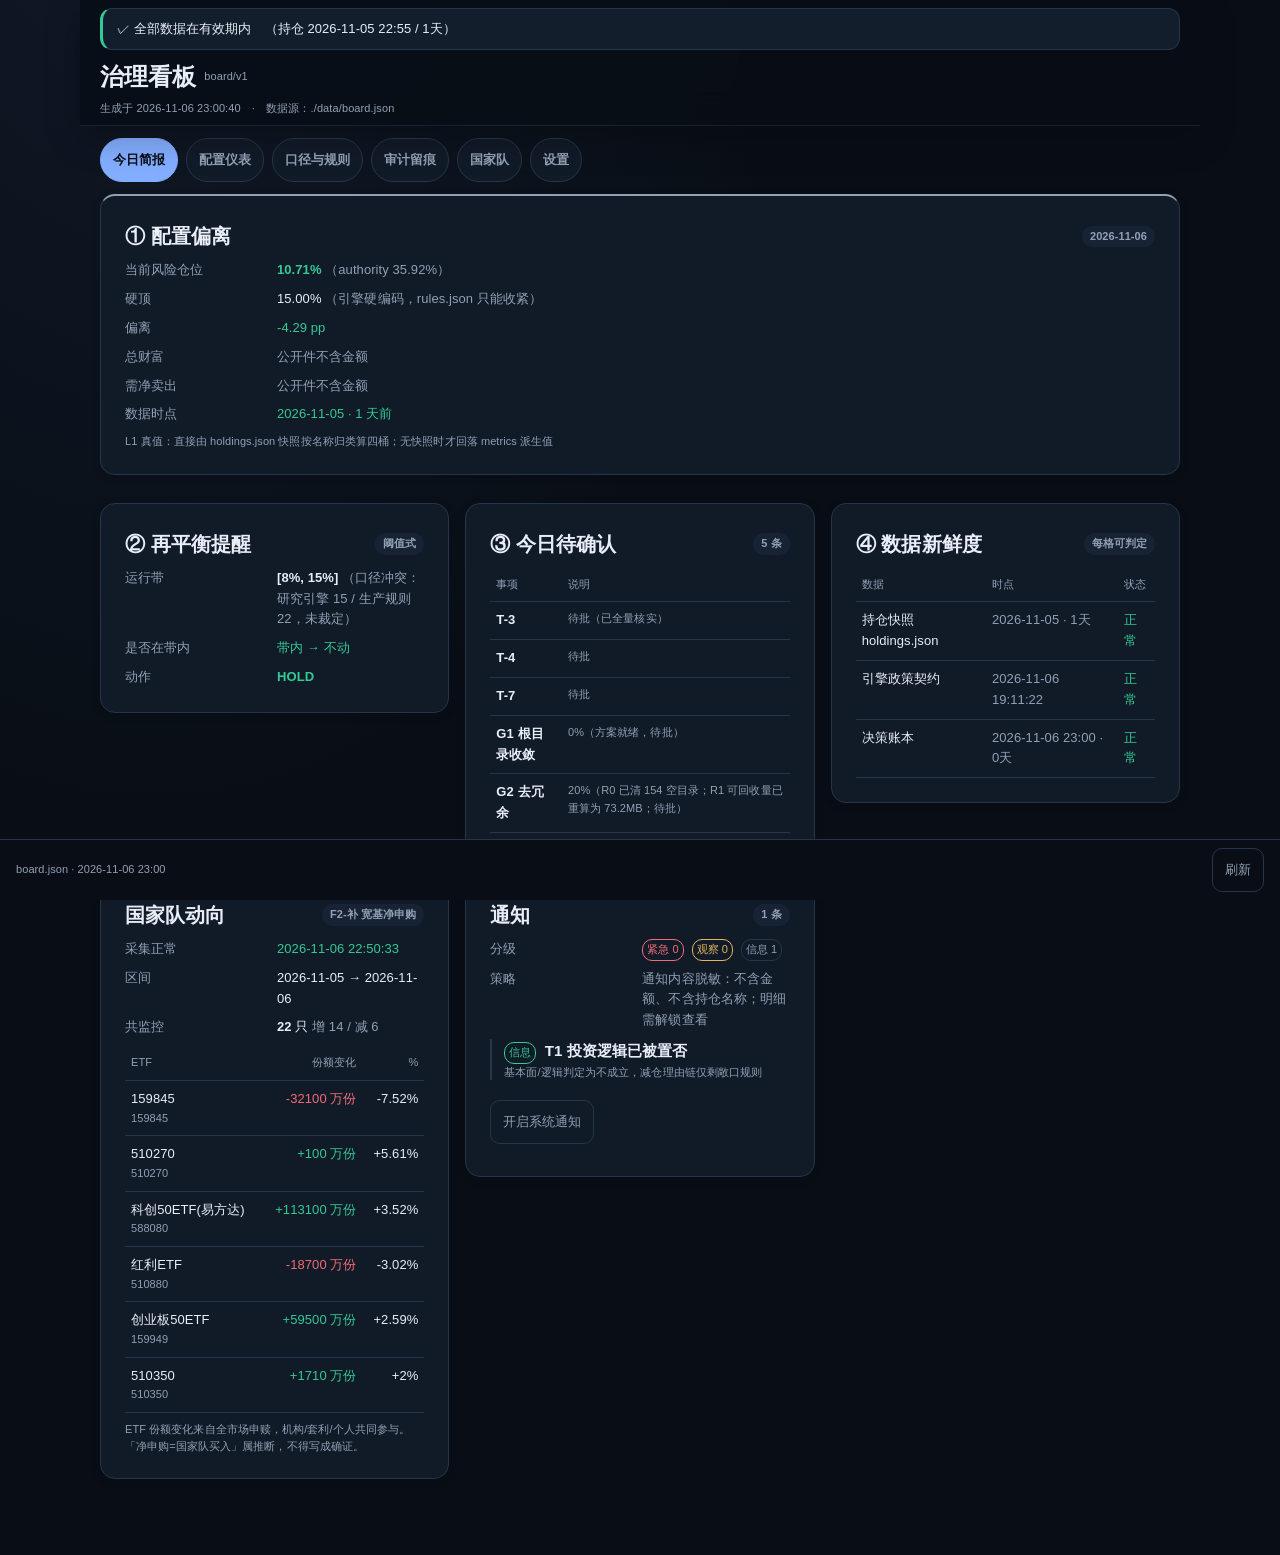
==== board.html @ 16279779 "feat(ui): apply v6 theme to governance dashboard" ====
<!DOCTYPE html>
<html lang="zh-CN">
<head>
<meta charset="utf-8">
<meta name="viewport" content="width=device-width,initial-scale=1,viewport-fit=cover">
<meta name="theme-color" content="#0a0e14">
<title>治理看板 · IPS / 因子 / 新闻 / 推演</title>
<style>
/* FinHub board.html · 安卓手机优先 UI（依 docs/04-UI重构规范.md）
   token 与 index.html 同构（37 条，值逐字一致）；断点 430/767/1024 四档 */
:root{
--bg:#0a0e14;--card:#121820;--card2:#18202b;--line:#1f2a37;--txt:#e6edf3;--dim:#7d8b9c;
--up:#f6465d;--dn:#0ecb81;--acc:#4c8dff;--warn:#f5a524;--ok:#0ecb81;
--sp-1:4px;--sp-2:8px;--sp-3:12px;--sp-4:16px;--sp-5:20px;--sp-6:24px;--sp-8:32px;
--fs-xs:11px;--fs-sm:13px;--fs-md:15px;--fs-lg:17px;--fs-xl:20px;--fs-2xl:24px;
--r-sm:8px;--r-md:12px;--r-lg:16px;--r-pill:999px;
--sh-1:0 1px 2px rgba(0,0,0,.4);--sh-2:0 4px 16px rgba(0,0,0,.45);
--t-fast:120ms;--t-med:240ms;--tap:44px;
--safe-t:env(safe-area-inset-top,0px);--safe-b:env(safe-area-inset-bottom,0px);
--pad-x:16px;--maxw:1120px}
*,*::before,*::after{box-sizing:border-box}
[hidden]{display:none!important}
html{-webkit-text-size-adjust:100%;text-size-adjust:100%;overscroll-behavior-y:contain}
body{margin:0;background:var(--bg);color:var(--txt);
font-family:-apple-system,"PingFang SC","Microsoft YaHei",sans-serif;
font-size:var(--fs-md);line-height:1.6;-webkit-tap-highlight-color:transparent;
overscroll-behavior-y:contain;min-height:100vh;min-height:100dvh;
padding:0 0 calc(var(--tap) + var(--safe-b) + var(--sp-4))}
button,a,[role=button]{touch-action:manipulation}
button{font-family:inherit;font-size:var(--fs-sm);min-width:var(--tap);min-height:var(--tap);
border-radius:var(--r-sm);cursor:pointer;
transition:transform var(--t-fast),background var(--t-fast),border-color var(--t-fast)}
input,textarea,select{font-family:inherit;font-size:16px;min-width:var(--tap);min-height:var(--tap)}
a{min-height:var(--tap);color:var(--acc);display:inline-flex;align-items:center}
header{position:sticky;top:0;z-index:100;background:var(--bg);
padding:calc(var(--sp-2) + var(--safe-t)) var(--pad-x) var(--sp-2);box-shadow:var(--sh-2)}
h1{font-size:var(--fs-2xl);margin:0;display:flex;align-items:center;gap:var(--sp-2);flex-wrap:wrap}
h1 small{font-weight:400;color:var(--dim);font-size:var(--fs-xs)}
.meta{color:var(--dim);font-size:var(--fs-sm);margin-top:var(--sp-1);overflow-wrap:anywhere}
nav{display:flex;flex-wrap:wrap;gap:var(--sp-2);padding:var(--sp-3) var(--pad-x) var(--sp-1)}
nav button{flex:0 0 auto;background:var(--card);border:1px solid var(--line);color:var(--dim);
padding:0 var(--sp-3);border-radius:var(--r-pill);font-weight:600;white-space:nowrap;
display:inline-flex;align-items:center;justify-content:center}
nav button.on{background:var(--acc);border-color:var(--acc);color:var(--bg)}
main{padding:var(--sp-2) var(--pad-x) var(--sp-4)}
.card{overflow-wrap:anywhere;background:var(--card);border:1px solid var(--line);
border-radius:var(--r-md);padding:var(--sp-3);margin-bottom:var(--sp-3);box-shadow:var(--sh-1)}
.card h2{font-size:var(--fs-lg);margin:0 0 var(--sp-2);display:flex;justify-content:space-between;
align-items:center;gap:var(--sp-2);font-weight:600}
.tag{font-size:var(--fs-xs);padding:2px var(--sp-2);border-radius:var(--r-pill);
background:var(--card2);color:var(--dim);white-space:nowrap}
/* 顶部双口径区（F-22）：信号卡口径在前、台账口径在后，同级并排、互不覆盖 */
.dual{display:grid;grid-template-columns:1fr;gap:var(--sp-3);margin-bottom:var(--sp-3)}
.dual>.card{margin-bottom:0;border-top-width:2px}
.cal-sig{border-top-color:var(--acc)}
.cal-led{border-top-color:var(--dim)}
.ok{color:var(--ok)}.warn{color:var(--warn)}.bad{color:var(--up)}.dim{color:var(--dim)}
.xs{font-size:var(--fs-xs)}.sm{font-size:var(--fs-sm)}.md{font-size:var(--fs-md)}
.note{font-size:var(--fs-xs);color:var(--dim);line-height:1.5}
.num{text-align:right;font-variant-numeric:tabular-nums}
.mt2{margin-top:var(--sp-2)}
.quote{border-left:2px solid var(--line);padding-left:var(--sp-3);margin-bottom:var(--sp-3)}
.pre{white-space:pre-wrap}
.pill{display:inline-block;font-size:var(--fs-xs);padding:1px var(--sp-1);border-radius:var(--r-sm);
border:1px solid var(--line);color:var(--dim);margin-right:var(--sp-1)}
.pill.ok{color:var(--ok);border-color:var(--ok)}.pill.warn{color:var(--warn);border-color:var(--warn)}
.pill.bad{color:var(--up);border-color:var(--up)}
.kv{display:grid;grid-template-columns:110px 1fr;gap:var(--sp-2) var(--sp-3);font-size:var(--fs-sm)}
.kv div:nth-child(odd){color:var(--dim)}
.kv b{font-variant-numeric:tabular-nums}
.hops{border-left:2px solid var(--line);margin-left:var(--sp-2);padding-left:var(--sp-3)}
.hop{margin-bottom:var(--sp-3);position:relative}
.hop::before{content:"";position:absolute;left:-17px;top:6px;width:8px;height:8px;
border-radius:50%;background:var(--acc)}
.hop b{font-size:var(--fs-sm)}
.bar{height:6px;background:var(--card2);border-radius:3px;overflow:hidden;margin-top:var(--sp-1)}
.bar>i{display:block;height:100%;background:var(--acc)}
.err{color:var(--up);font-size:var(--fs-xs)}
table{width:100%;border-collapse:collapse;font-size:var(--fs-sm)}
th,td{text-align:left;padding:var(--sp-2) 6px;border-bottom:1px solid var(--line);vertical-align:top}
th{color:var(--dim);font-weight:500;font-size:var(--fs-xs)}
.freshbar{margin:0 0 var(--sp-2);padding:var(--sp-2) var(--sp-3);border-radius:var(--r-sm);
border:1px solid var(--line);border-left:3px solid transparent;background:var(--card2);
font-size:var(--fs-sm);line-height:1.5;min-height:36px}
.freshbar.ok{border-left-color:var(--ok);color:var(--txt)}
.freshbar.warn{border-left-color:var(--warn);color:var(--warn)}
.freshbar.bad{border-left-color:var(--up);color:var(--up)}
.installbar{display:flex;align-items:center;gap:var(--sp-3);flex-wrap:wrap;background:var(--card2);
border:1px solid var(--line);border-radius:var(--r-md);padding:var(--sp-3);margin-bottom:var(--sp-3);
font-size:var(--fs-sm)}
.installbar button{background:var(--acc);border:0;color:var(--bg);font-weight:600;
padding:0 var(--sp-4);font-size:var(--fs-sm)}
.installbar button:disabled{background:var(--line);color:var(--dim);cursor:default}
footer{position:fixed;bottom:0;left:0;right:0;z-index:30;background:var(--bg);
border-top:1px solid var(--line);padding:var(--sp-2) var(--pad-x);
padding-bottom:calc(var(--safe-b) + var(--sp-2));font-size:var(--fs-xs);color:var(--dim);
display:flex;gap:var(--sp-2);justify-content:space-between;align-items:center;flex-wrap:wrap}
footer span{overflow-wrap:anywhere;min-width:0}
button.reload{background:none;border:1px solid var(--line);color:var(--dim);border-radius:var(--r-sm);
padding:0 var(--sp-3);font-size:var(--fs-sm)}
button:active,a:active,[role=button]:active{transform:scale(.98);background:var(--card2);
transition:transform var(--t-fast),background var(--t-fast)}
nav button.on:active{background:var(--acc)}
/* 断点一：手机 ≤430px（小米 14 = 393×873，DPR 3） */
@media (max-width:430px){
header{padding-left:var(--sp-3);padding-right:var(--sp-3)}
nav{padding:var(--sp-2) var(--sp-3) var(--sp-1);gap:var(--sp-1)}
nav button{padding:0 var(--sp-2);font-size:var(--fs-xs)}
main{padding:var(--sp-2) var(--sp-3) var(--sp-4)}
.kv{grid-template-columns:88px 1fr}}
/* 断点二：大手机 / 小平板 431–767px */
@media (min-width:431px) and (max-width:767px){
header{padding-left:var(--sp-5);padding-right:var(--sp-5)}
nav{padding:var(--sp-2) var(--sp-5) var(--sp-1)}
main{padding:var(--sp-2) var(--sp-5) var(--sp-5)}
.card{padding:var(--sp-4)}
.kv{grid-template-columns:120px 1fr}}
/* 断点三：平板 768–1024px（2 列） */
@media (min-width:768px){
main{max-width:var(--maxw);margin:0 auto}
main>section{display:grid;gap:var(--sp-4);align-items:start}
main>section>.card{margin-bottom:0}
main>section>.dual{grid-column:1/-1;grid-template-columns:repeat(2,minmax(0,1fr))}
main>section>.installbar{grid-column:1/-1}
.card{padding:var(--sp-4)}
.card h2{font-size:var(--fs-xl)}
.kv{grid-template-columns:130px 1fr}
.tblwrap{overflow-x:auto}}
@media (min-width:768px) and (max-width:1024px){
main>section{grid-template-columns:repeat(2,minmax(0,1fr))}}
/* 断点四：桌面 ≥1025px（3 列） */
@media (min-width:1025px){
main>section{grid-template-columns:repeat(3,minmax(0,1fr))}
.card{padding:var(--sp-6)}
.kv{grid-template-columns:140px 1fr}}
/* 2026-11-06 修复（ui-board 未完成的两处桌面 bug）：
   ① ≥768 时 header/nav/main 必须共用同一个 1120 容器与同一左右内距，
      否则标题贴左(x≈20)而卡片居中(x≈120)，视觉错位（1280 视口实测）。
   ② 首卡（配置偏离）是首要信息，应跨满整行，不该只占 1/3 宽、右侧留白。 */
@media (min-width:768px){
  header,nav{max-width:var(--maxw);margin-left:auto;margin-right:auto;
    padding-left:var(--sp-5);padding-right:var(--sp-5)}
  main{padding-left:var(--sp-5);padding-right:var(--sp-5)}
  #s-today>.card:first-child,#s-today>.dual:first-child,
  #s-ips>.card:first-child,#s-rules>.card:first-child{grid-column:1/-1}
  /* .dual 内部固定 2 列；当两口径只剩一个（today.live 缺失）时，独卡必须占满，
     否则右侧空出半个网格 —— 1280 视口实测 ① 配置偏离卡只占 540px/1080px。 */
  .dual>.card:only-child{grid-column:1/-1}
}
/* 手机档表格卡片化（≤767px，不横向滚动） */
@media (max-width:767px){
.tblwrap table,.tblwrap tbody,.tblwrap tr,.tblwrap td{display:block;width:auto}
.tblwrap thead{display:none}
.tblwrap tr{border:1px solid var(--line);border-radius:var(--r-sm);padding:var(--sp-2);
margin-bottom:var(--sp-2);background:var(--card2)}
.tblwrap td{display:flex;justify-content:space-between;gap:var(--sp-2);padding:var(--sp-1) 0;
min-width:0;overflow-wrap:anywhere}
.tblwrap td::before{content:attr(data-label);color:var(--dim);font-size:var(--fs-xs);flex:0 0 auto}
.tblwrap td:first-child{font-size:var(--fs-md);font-weight:600}
.tblwrap td:first-child::before{content:none}
.tblwrap td.num{text-align:left}}
/* 触摸设备专属：命中区更大 + :active 反馈 */
@media (pointer:coarse){
button,a,[role=button]{min-height:var(--tap);min-width:var(--tap)}
button:active,a:active,[role=button]:active{transform:scale(.98);opacity:.9}}
/* 动效降级 */
@media (prefers-reduced-motion: reduce){
*,*::before,*::after{animation-duration:.01ms !important;animation-iteration-count:1 !important;
transition-duration:.01ms !important;scroll-behavior:auto !important}}
</style>
  <link rel="stylesheet" href="ui-v6.css?v=1">
</head>
<body class="fh-v6">
<header>
<div id="freshbar" class="freshbar" hidden></div>
<h1>治理看板 <small id="ver">—</small></h1>
<div class="meta" id="gen">加载中…</div>
</header>

<nav id="tabs">
  <button data-t="today" class="on">今日简报</button>
  <button data-t="ips">配置仪表</button>
  <button data-t="rules">口径与规则</button>
  <button data-t="audit">审计留痕</button>
  <button data-t="nt">国家队</button>
  <button data-t="settings">设置</button>
</nav>

<main>
  <section id="s-today"></section>
  <section id="s-ips" hidden></section>
  <section id="s-rules" hidden></section>
  <section id="s-audit" hidden></section>
  <section id="s-nt" hidden></section>
  <section id="s-settings" hidden></section>
</main>

<footer>
  <span id="src">data/board.json</span>
  <button class="reload" onclick="load()">刷新</button>
</footer>

<script>
const $ = s => document.querySelector(s);
const esc = s => String(s==null?'':s).replace(/[&<>"]/g,c=>({'&':'&amp;','<':'&lt;','>':'&gt;','"':'&quot;'}[c]));
const kv = (k,v,c) => '<div>'+k+'</div><div'+(c?' class="'+c+'"':'')+'>'+v+'</div>';
function card(title, tag, body, cls){ return `<div class="card${cls?' '+cls:''}"><h2>${esc(title)}<span class="tag">${esc(tag||'')}</span></h2>${body}</div>`; }

// ── IPS 五项 ──
function renderIPS(d){
  const ips = d.ips || {};
  const rows = (ips.items||[]).map(it=>{
    const cls = it.status==='ok'?'ok':(it.status==='gap'?'bad':'warn');
    return `<tr><td data-label="项"><b>${esc(it.name)}</b><div class="dim xs">${esc(it.source||'')}</div></td>
      <td class="num" data-label="值">${esc(it.value==null?'—':it.value)}</td>
      <td class="${cls} xs" data-label="说明 / 来源">${esc(it.note||'')}</td></tr>`;
  }).join('');
  let h = card('IPS 一页速查', ips.asOf||'', `
    <div class="tblwrap"><table><thead><tr><th>项</th><th style="text-align:right">值</th><th>说明 / 来源</th></tr></thead>
    <tbody>${rows||'<tr><td colspan=3 class="err">contracts 未就绪</td></tr>'}</tbody></table></div>
    <div class="note mt2">${esc(ips.footer||'')}</div>`);
  if (ips.alerts && ips.alerts.length){
    h += card('⚠ 当前失效项', String(ips.alerts.length), ips.alerts.map(a=>`<div class="err">· ${esc(a)}</div>`).join(''));
  }
  $('#s-ips').innerHTML = h;
}

// ── 口径与规则（2026-11-04 P1-4）──
function renderRules(d){
  $('#s-rules').innerHTML = renderFactor(d) + renderNews(d) + renderChain(d) + renderWatch(d);
}
// ── 因子登记 ──
function renderFactor(d){
  const f = d.factors || {};
  const sum = f.summary || {};
  const items = f.factors || [];
  const grp = {};
  items.forEach(x=>{ const k=(x.kind==='exposure' ? (x.variant||'exposure') : 'predictive'); grp[k]=(grp[k]||0)+1; });
  let h = card('因子总数（不可相加）', f.asOf||'', '<div class="kv">'
    + kv('暴露·资产类别','<b>'+(grp['asset-class']||0)+'</b> 个')
    + kv('暴露·因果合并','<b>'+(grp['causal-chain']||0)+'</b> 个')
    + kv('预测因子','<b>'+(grp['predictive']||0)+'</b> 个')
    + kv('合计行数',items.length+' 条 <span class="dim">（8+6+11，前两者同源两套口径，不可相加）</span>')
    + kv('说明','<span class="dim">'+esc(sum.note||'三类因子含义不同，不可相加')+'</span>')+'</div>');
  const tbody = items.map(x=>{
    // board.json 里 correlations 可能是数组，也可能是 {}（空对象）；非数组一律当空处理。
    const corrRaw = x.correlations;
    const corrList = Array.isArray(corrRaw) ? corrRaw : [];
    const cs = corrList.filter(c=>c && c.r!=null && Math.abs(Number(c.r))>=0.7);
    const cTxt = cs.length ? cs.map(c=>`${esc(c.with)} ${Number(c.r)>0?'+':''}${Number(c.r).toFixed(3)}`).join(' · ') : '<span class="dim">—</span>';
    return `<tr><td data-label="id"><b>${esc(x.id)}</b><div class="dim xs">${esc(x.label||'')}</div></td>
      <td data-label="类"><span class="pill">${esc(x.kind)}</span></td>
      <td class="xs" data-label="方向 / 频率">${esc(x.direction||'—')}<div class="dim">${esc(x.updateFrequency||'')}</div></td>
      <td class="xs" data-label="|r|≥0.7">${cTxt}</td>
      <td class="xs dim" data-label="失效条件">${esc(x.invalidation||'—')}</td></tr>`;
  }).join('');
  h += card('因子清单', items.length+' 条', `<div class="tblwrap"><table><thead><tr><th>id</th><th>类</th><th>方向/频率</th><th>|r|≥0.7</th><th>失效条件</th></tr></thead>
    <tbody>${tbody||'<tr><td colspan=5 class="err">contracts 未就绪</td></tr>'}</tbody></table></div>`);
  if (f.unknowns && f.unknowns.length){
    h += card('未知项', String(f.unknowns.length), f.unknowns.map(u=>`<div class="dim sm">· ${esc(u)}</div>`).join(''));
  }
  return h;
}

// ── 新闻映射 ──
function renderNews(d){
  const n = d.news || {};
  const evs = n.events || [];
  let h = card('事件映射字典', evs.length+' 类', `<div class="tblwrap"><table><thead><tr><th>事件类型</th><th>受影响因子</th><th>资产影响</th><th>可信度</th></tr></thead><tbody>` +
    (evs.map(e=>`<tr><td data-label="事件类型"><b>${esc(e.eventType)}</b><div class="dim xs">${esc(e.frequency||'')}</div></td>
      <td class="xs" data-label="受影响因子">${(e.affectedFactors||[]).map(x=>`<span class="pill">${esc(x)}</span>`).join('')}</td>
      <td class="xs" data-label="资产影响">${(e.assetImpact||[]).map(a=>`${esc(a.asset)}：${esc(a.direction)}/${esc(a.strength)} <span class="dim">${esc(a.lag||'')}</span>`).join('<br>')}</td>
      <td data-label="可信度"><span class="pill ${e.confidence==='A'?'ok':(e.confidence==='C'?'warn':'')}">${esc(e.confidence||'?')}</span></td></tr>`).join('')
      || '<tr><td colspan=4 class="err">contracts 未就绪</td></tr>') + '</tbody></table></div>');
  const wl = n.sourceWhitelist || [];
  if (wl.length) h += card('来源白名单', wl.length+' 源', `<div>${wl.map(s=>`<span class="pill ${s.tier==='A'?'ok':''}">${esc(s.name||s.id)}</span>`).join('')}</div>`);
  return h;
}

// ── 推演规则 ──
function renderChain(d){
  const c = d.chain || {};
  const r = c.rules || {};
  let h = card('链式推演规则', 'chain-rules/v1', '<div class="kv">'
    + kv('跳数上限','<b class="'+(r.maxHops?'ok':'bad')+'">'+esc(r.maxHops==null?'未设':r.maxHops)+'</b> 跳')
    + kv('每跳必填',(r.requiredPerHop||[]).map(x=>`<span class="pill">${esc(x)}</span>`).join(''))
    + kv('必须回答',esc(r.mustAnswer||'—'),'warn')
    + kv('是否触发交易',r.mayTriggerTrade?'可以（危险）':'不可以，仅生成假设',r.mayTriggerTrade?'bad':'ok')
    + kv('事后校准',esc(r.calibration||'—'))+'</div>');
  const knownDev = (d.chain && d.chain.knownDeviations) ? d.chain.knownDeviations : (r.knownDeviations||[]);
  if (knownDev && knownDev.length){
    h += card('已知偏离（如实登记）', String(knownDev.length),
      knownDev.map(x=>`<div class="err sm">· ${esc(x.what||x)}<div class="dim">${esc(x.recordedIn||'')}</div></div>`).join(''));
  }
  if (c.example){
    const e = c.example;
    h += card('示例记录', esc(e.recordId||''), (e.hops||[]).map(hp=>`
      <div class="hops"><div class="hop"><b>第 ${esc(hp.hop)} 跳</b> <span class="pill ${(hp.probability>=0.7)?'ok':((hp.probability>=0.4)?'warn':'bad')}">p=${esc(hp.probability)}</span>
      <div>${esc(hp.claim)}</div>
      <div class="bar"><i style="width:${Math.round((hp.probability||0)*100)}%"></i></div>
      <div class="dim xs">观测：${esc(hp.observable)}<br>失效：${esc(hp.invalidation)}</div></div></div>`).join('')
      + (function(c){
      if(c && typeof c==='object'){
        return `<div class="sm mt2">
          <div><b>裁决：</b>${esc(c.verdict||'—')}</div>
          <div class="dim mt2">${esc(c.text||'')}</div>
          ${c.weightEffect?`<div class="mt2"><b>权重影响：</b><span class="dim">${esc(c.weightEffect)}</span></div>`:''}
          ${c.whatWouldChangeIt?`<div class="mt2"><b>什么会推翻它：</b><span class="warn">${esc(c.whatWouldChangeIt)}</span></div>`:''}
        </div>`;
      }
      return `<div class="dim xs mt2">结论：${esc(c||'')}</div>`;
    })(e.conclusion));
  }
  return h;
}

// ── 移动端三件：时效横幅 / 国家队 / 通知（2026-11-03）──
function updateFreshnessBanner(d){
  const f = d._freshness; const el = document.getElementById('freshbar');
  if(!el) return;
  if(!f){ el.className='freshbar warn'; el.textContent='⚠ 无时效信息（数据可能过期）'; el.hidden=false; return; }
  el.hidden = false;
  if(f.worst==='critical'){ el.className='freshbar bad'; }
  else if(f.worst==='stale'){ el.className='freshbar warn'; }
  else { el.className='freshbar ok'; }
  let txt = f.worst==='critical' ? '⚠ ' : (f.worst==='stale' ? '△ ' : '✓ ');
  txt += f.banner;
  const h = (f.items||[]).find(x=>x.id==='holdings');
  if(h && h.asOf) txt += '　（持仓 ' + h.asOf + (h.ageDays!=null?' / '+h.ageDays+'天':'') + '）';
  el.textContent = txt;
}

function renderNationalTeam(d){
  const n = d.nationalTeam; if(!n) return '';
  if(!n.ok){
    return card('国家队动向','未接入', '<div class="err">拉取失败：'+esc(n.error||'未知')+'</div>'
      + '<div class="note mt2">源：166.88.14.220:38657（朋友提供）。失败时明确报错，不显示旧数。</div>');
  }
  const s = n.summary||{}; const items = n.items||[];
  let h = card('国家队动向','F2-补 宽基净申购', '<div class="kv">'
    + kv('采集正常',esc(n.lastSuccess||'—'),'ok')
    + kv('区间',esc(n.datePrev||'—')+' → '+esc(n.dateCurrent||'—'))
    + kv('共监控','<b>'+(s.total||0)+'</b> 只 <span class="dim">增 '+(s.up||0)+' / 减 '+(s.down||0)+'</span>')+'</div>'
    + '<div class="tblwrap mt2"><table><thead><tr><th>ETF</th><th style="text-align:right">份额变化</th><th style="text-align:right">%</th></tr></thead><tbody>'
    + items.slice(0,6).map(x=>'<tr><td data-label="ETF">'+esc(x.name||x.code)+'<div class="dim xs">'+esc(x.code)+'</div></td>'
        + '<td class="num '+(x.deltaShares>0?'ok':'bad')+'" data-label="份额变化">'+(x.deltaShares>0?'+':'')+(x.deltaWan!=null?x.deltaWan:'?')+' 万份</td>'
        + '<td class="num" data-label="%">'+(x.deltaPct>0?'+':'')+x.deltaPct+'%</td></tr>').join('')
    + '</tbody></table></div>'
    + '<div class="note mt2">'+esc(n.discipline||'')+'</div>');
  return h;
}

// ── 国家队独立页（第 9 个 tab，比今日卡更详细）──
function renderNationalTeamPage(d){
  const n = d.nationalTeam;
  const el = $('#s-nt');
  if(!n){
    el.innerHTML = card('国家队动向','未接入','<div class="err">board.json 里没有 nationalTeam 段。</div>');
    return;
  }
  if(!n.ok){
    el.innerHTML = card('国家队动向','采集失败',
        '<div class="err">拉取失败：'+esc(n.error||'未知')+'</div>'
      + '<div class="dim sm mt2">失败时<strong>不显示旧数</strong>，避免把过期份额变化当成今天的信号。</div>'
      + '<div class="note mt2">源：166.88.14.220:38657（朋友提供）。</div>');
    return;
  }
  const s = n.summary||{};
  const items = Array.isArray(n.items) ? n.items : [];
  const totalSummary = (s.total!=null) ? Number(s.total) : items.length;
  const rows = items.map(function(x){
    const up = Number(x.deltaShares)>0;
    const down = Number(x.deltaShares)<0;
    const cls = up ? 'ok' : (down ? 'bad' : '');
    const sign = up ? '+' : '';
    const wan = (x.deltaWan!=null) ? Number(x.deltaWan).toLocaleString('zh-CN',{maximumFractionDigits:0}) : (x.deltaShares!=null ? (Number(x.deltaShares)/10000).toFixed(0) : null);
    const pctTxt = (x.deltaPct!=null) ? ((Number(x.deltaPct)>0?'+':'')+Number(x.deltaPct).toFixed(2)+'%') : '—';
    return '<tr><td data-label="ETF名"><b>'+esc(x.name||x.code)+'</b></td>'
      + '<td class="dim" data-label="代码">'+esc(x.code||'')+'</td>'
      + '<td class="num '+cls+'" data-label="份额变化(万份)">'+(wan!=null?sign+wan:'—')+'</td>'
      + '<td class="num '+cls+'" data-label="变化%">'+pctTxt+'</td></tr>';
  }).join('');
  // 明细行数与 summary.total 不一致时如实说明，不假装列全了。
  const gapNote = (items.length !== totalSummary)
    ? '<div class="warn sm mt2">⚠ board.json 的 nationalTeam.items 本次只有 <b>'+items.length+'</b> 行明细，'
      + '而 summary.total 记为 <b>'+totalSummary+'</b> 只（增 '+esc(s.up||0)+' / 减 '+esc(s.down||0)+'）。'
      + '汇总数字来自采集端口径，明细只渲染 board.json 实际下发的行，不补齐、不推测缺失项。</div>'
    : '';
  let h = card('国家队动向 · 全量', 'F2-补 宽基净申购',
      '<div class="kv">'
    + kv('采集状态',esc(n.lastSuccess||'—'),'ok')
    + kv('区间',esc(n.datePrev||'—')+' → '+esc(n.dateCurrent||'—'))
    + kv('汇总','共 '+esc(totalSummary)+' 只　'
      + '<span class="ok">增 '+esc(s.up||0)+'</span> / '
      + '<span class="bad">减 '+esc(s.down||0)+'</span>'
      + (s.flat!=null?' / <span class="dim">平 '+esc(s.flat)+'</span>':''))+'</div>' + gapNote);
  h += card('ETF 明细', items.length+' 只',
      '<div class="tblwrap"><table><thead><tr><th>ETF名</th><th>代码</th><th style="text-align:right">份额变化(万份)</th><th style="text-align:right">变化%</th></tr></thead><tbody>'
    + (rows || '<tr><td colspan="4" class="err">无明细</td></tr>')
    + '</tbody></table></div>');
  h += card('口径纪律（原文）', '必读', '<div class="md pre">'+esc(n.discipline||'（board.json 未提供 discipline 字段）')+'</div>'
    + '<div class="note mt2">原文直出，不做二次解读。</div>');
  el.innerHTML = h;
}

function renderNotifications(d){
  const q = d.notifications; if(!q) return '';  const lv = q.byLevel||{}; const items = q.items||[];
  const cls = {urgent:'bad', watch:'warn', info:'ok'};
  const cn = {urgent:'紧急', watch:'观察', info:'信息'};
  let h = card('通知', (q.count||0)+' 条', '<div class="kv">'
    + kv('分级','<span class="pill bad">紧急 '+(lv.urgent||0)+'</span> <span class="pill warn">观察 '+(lv.watch||0)+'</span> <span class="pill">信息 '+(lv.info||0)+'</span>')
    + kv('策略','<span class="dim">'+esc(q.policy||'')+'</span>')+'</div>'
    + (items.length? items.map(x=>'<div class="quote mt2">'
        + '<div><span class="pill '+(cls[x.level]||'')+'">'+esc(cn[x.level]||x.level)+'</span> <b>'+esc(x.title)+'</b></div>'
        + '<div class="note">'+esc(x.body||'')+'</div></div>').join('') : '<div class="dim">当前无通知</div>')
    + '<button class="reload mt2" onclick="askNotify()">开启系统通知</button>'
    + '<div class="note mt2" id="notifyState"></div>');
  return h;
}

function askNotify(){
  const el=document.getElementById('notifyState');
  if(!('Notification' in window)){ if(el) el.textContent='本环境不支持通知 API'; return; }
  Notification.requestPermission().then(p=>{
    if(el) el.textContent = '通知权限：'+p;
    if(p==='granted'){
      const q=(window.__boardData||{}).notifications||{};
      const urgent=(Array.isArray(q.items)?q.items:[]).filter(x=>x.level==='urgent');
      urgent.forEach((x,i)=>setTimeout(()=>{ try{ new Notification('【紧急】'+x.title,{body:x.body,tag:x.id}); }catch(e){} }, i*800));
    }
  });
}

// ── 今日简报（阶段 1 核心）──
function st(v){ return v?'<span class="ok">正常</span>':'<span class="bad">过期</span>'; }
function pct(v){ return v==null?'—':(Number(v).toFixed(2)+'%'); }
function renderToday(d){
  const td = d.today || {};
  if (!td.position) { $('#s-today').innerHTML = card('今日简报','', '<div class="err">today 段缺失</div>'); return; }
  const p = td.position, rb = td.rebalance || {};
  const dev = (p.currentPct!=null && p.hardMaxPct!=null) ? (p.currentPct - p.hardMaxPct) : null;
  let h = '';
  // 顶部双口径区（F-22）：信号卡口径在前、台账口径在后；两口径数值不同是预期，互不覆盖。
  let dual = '';
  if (td.live) {
    const lv = td.live;
    dual += card('⓪ 今日口径 · finhub 信号卡', esc(lv.asOf||''), '<div class="kv">'
      + kv('风险仓位','<b>'+pct(lv.riskPct)+'</b> <span class="dim">（目标 '+pct(lv.targetPct)+'）</span>')
      + kv('总资产',(lv.totalWealth==null?'—':Number(lv.totalWealth).toLocaleString('zh-CN'))+' 元')
      + kv('需减（到目标）','<b>'+(lv.reduceToTarget==null?'—':Number(lv.reduceToTarget).toLocaleString('zh-CN',{maximumFractionDigits:0}))+'</b> 元')
      + kv('动作','<b>'+esc(lv.action||'—')+'</b> <span class="dim">信心 '+esc(lv.confidence||'—')+'</span>')
      + kv('生成时间','<span class="dim">'+esc(lv.builtAt||'—')+(lv.dataIncomplete?' · <b class="bad">数据有缺口</b>':'')+'</span>')+'</div>'
      + '<div class="note mt2">'+esc(lv.note||'')+'</div>', 'cal-sig');
  }
  dual += card('① 配置偏离', td.date||'', '<div class="kv">'
    + kv('当前风险仓位','<b class="'+((dev!=null&&dev>0)?'bad':'ok')+'">'+pct(p.currentPct)+'</b> <span class="dim">（authority '+pct(p.authorityPct)+'）</span>')
    + kv('硬顶',pct(p.hardMaxPct)+' <span class="dim">（引擎硬编码，rules.json 只能收紧）</span>')
    + kv('偏离','<span class="'+((dev!=null&&dev>0)?'bad':'ok')+'">'+(dev==null?'—':((dev>0?'+':'')+dev.toFixed(2)+' pp'))+'</span>')
    + kv('总财富',(p.totalWealthCny==null?'<span class="dim">公开件不含金额</span>':Number(p.totalWealthCny).toLocaleString('zh-CN')+' 元'))
    + kv('需净卖出',(p.reduceDerived==null?'<span class="dim">公开件不含金额</span>':('<b>'+Number(p.reduceDerived).toLocaleString('zh-CN',{maximumFractionDigits:2})+'</b> 元 <span class="dim">（authority '+(p.reduceAuthority==null?'—':Number(p.reduceAuthority).toLocaleString('zh-CN'))+'）</span>')))
    + kv('数据时点','<span class="'+(p.stale?'bad':'ok')+'">'+esc(p.dataAsOf||'—')+' · '+(p.dataAgeDays==null?'':p.dataAgeDays+' 天前')+(p.stale?' <b>⚠ 已过期，以上为推算值</b>':'')+'</span>')+'</div>'
    + '<div class="note mt2">'+esc(p.note||'')+'</div>', 'cal-led');
  // 两口径齐备时才用 .dual 包裹；缺 today.live 时不留空壳（否则桌面网格会空出整列）
  h += dual ? '<div class="dual">'+dual+'</div>' : '';
  h += card('② 再平衡提醒','阈值式', '<div class="kv">'
    + kv('运行带','<b>['+(rb.bandLowPct==null?'—':rb.bandLowPct)+'%, '+(rb.bandHighPct==null?'—':rb.bandHighPct)+'%]</b> <span class="dim">（口径冲突：研究引擎 15 / 生产规则 22，未裁定）</span>')
    + kv('是否在带内','<span class="'+(rb.inBand?'ok':'bad')+'">'+(rb.inBand==null?'—':(rb.inBand?'带内 → 不动':'带外 → 需回归'))+'</span>')
    + kv('动作','<b class="'+(rb.action==='TRIM'?'bad':(rb.action==='ADD'?'warn':'ok'))+'">'+esc(rb.action||'—')+'</b>')+'</div>');
  const pend = td.pending || [];
  h += card('③ 今日待确认', (td.pendingCnt||0)+' 条', pend.length
    ? ('<div class="tblwrap"><table><thead><tr><th>事项</th><th>说明</th></tr></thead><tbody>'
       + pend.map(function(x){ return '<tr><td data-label="事项"><b>'+esc((x.what||'').replace(/\*/g,''))+'</b></td><td class="dim xs" data-label="说明">'+esc((x.why||'').replace(/\*/g,''))+'</td></tr>'; }).join('')
       + '</tbody></table></div>')
    : '<div class="dim">无待确认事项</div>');
  const fr = td.freshness || [];
  h += card('④ 数据新鲜度','每格可判定', '<div class="tblwrap"><table><thead><tr><th>数据</th><th>时点</th><th>状态</th></tr></thead><tbody>'
    + fr.map(function(x){ return '<tr><td data-label="数据">'+esc(x.item)+'</td><td class="dim" data-label="时点">'+esc(x.asOf||'—')+(x.ageDays!=null?' · '+x.ageDays+'天':'')+'</td><td data-label="状态">'+st(!x.stale)+'</td></tr>'; }).join('')
    + '</tbody></table></div>');
  h += renderNationalTeam(d) + renderNotifications(d);
  $('#s-today').innerHTML = h;
}

// ── 观察清单 ──
function renderWatch(d){
  const td = d.today || {};
  const pend = td.pending || [];
  let h = card('待你决定', (td.pendingCnt||0)+' 条', pend.length
    ? pend.map(function(x,i){ return '<div class="quote">'
        + '<div><b>'+(i+1)+'. '+esc((x.what||'').replace(/\*/g,''))+'</b></div>'
        + '<div class="note">'+esc((x.why||'').replace(/\*/g,''))+'</div>'
        + '<div class="note">归属：'+esc(x.owner||'user')+'</div></div>'; }).join('')
    : '<div class="dim">无</div>');
  h += card('确认后怎么记', 'cli', '<div class="dim sm">决定的方式：手机上直接按「确认 / 否决 / 备注」（已上线 /api/confirm）；PC 上用 tools\\log-decision.ps1 记一行，就会出现在「审计留痕」。</div>');
  return h;
}

// ── 设置（静态说明，无伪造开关）──
function renderSettings(d){
  const meta = window.__boardMeta || {};
  const srcNow = meta.fromCache ? ('离线缓存 · ' + (meta.src||'')) : (meta.src || '（未加载）');
  const lastAt = meta.lastSuccessAt || cacheMetaTime();
  let h = '<div class="installbar" id="installPrompt"></div>';
  h += card('数据源', '只读契约', '<div class="kv">'
    + kv('当前数据源','<b>'+esc(srcNow)+'</b>'
      + (meta.fromCache?' <span class="pill warn">离线/缓存</span>':' <span class="pill ok">在线</span>'))
    + kv('降级顺序','① raw.githubusercontent.com（S4 每 30 分钟覆盖）→ ② ./data/board.json 自托管兜底 → ③ localStorage 上次成功数据')
    + kv('上次成功时间',esc(lastAt||'无（从未成功加载）'))
    + kv('看板数据','board.json（由 tools\\export-board.ps1 聚合 contracts/*.json）')
    + kv('口径根','investment-engine 源码 → contracts/engine-policy.json（带源码 sha256）')
    + kv('刷新','PC 侧重跑 export-board.ps1 后推送；本页每次打开取最新（带 cache-bust）')
    + kv('离线','<span class="dim">Service Worker 缓存 board.json（stale-while-revalidate）+ localStorage 兜底；断网时显示上次数据并标注「离线模式 · 数据时点」</span>')+'</div>')
  + card('脱敏规则', '硬约束', '<div class="kv">'
    + kv('不进公开页','持仓名称、成本价、amountCny（决策金额）')
    + kv('原因','2026-11-02 曾因公开 state.json 泄露 12 条真实持仓名 + 9 条成本，已脱敏并重写历史')
    + kv('金额在哪','只在本机 _audit\\decisions\\decisions.jsonl')+'</div>')
  + card('当前限制（不粉饰）', '3 条', '<div class="err">① 手机端已可直接按「确认」（/api/confirm 已上线，锁卡里确认按钮），留痕见审计 tab</div>'
    + '<div class="err">② 持仓快照过期，简报里仓位是推算值不是实时真值</div>'
    + '<div class="err">③ 系统推送通知依赖 Notification API，部分浏览器/环境不支持</div>');
  $('#s-settings').innerHTML = h;
  renderInstallPrompt();
}

// ── 审计时间线（人工确认留痕）──
const ACT_CN = {confirm:'已确认', reject:'已否决', defer:'已推迟', note:'仅留痕'};
const ACT_CLS = {confirm:'ok', reject:'bad', defer:'warn', note:''};
function renderAudit(d){
  const a = d.decisions || {};
  const items = (a.items||[]).slice().reverse();
  const by = a.byAction || {};
  let h = card('人工确认留痕', (a.count||0)+' 条', '<div class="kv">'
    + kv('总计','<b>'+(a.count||0)+'</b> 条 <span class="dim">（append-only，不改旧行）</span>')
    + kv('已确认',(by.confirm||0)+' 条')
    + kv('已否决',(by.reject||0)+' 条')
    + kv('已推迟',(by.defer||0)+' 条')
    + kv('仅留痕',(by.note||0)+' 条')
    + kv('脱敏','<span class="dim">金额 amountCny 不进入本页，只留本机账本</span>')+'</div>');
  const rows = items.map(x=>`
    <div class="quote">
      <div><span class="pill ${ACT_CLS[x.action]||''}">${esc(ACT_CN[x.action]||x.action)}</span> <b>${esc(x.subject)}</b></div>
      <div class="note">${esc((x.decidedAt||'').slice(0,16).replace('T',' '))} · ${esc(x.actor||'')} · ${esc(x.source||'')}${x.dataAsOf?' · 依据数据 '+esc(x.dataAsOf):''}</div>
      ${x.reason?'<div class="sm mt2">'+esc(x.reason)+'</div>':''}
      ${x.supersedes?'<div class="note mt2">取代 '+esc(x.supersedes)+'</div>':''}
    </div>`).join('');
  h += card('时间线（新→旧）', (a.count||0)+' 条', rows || '<div class="dim">账本为空。用 tools\\log-decision.ps1 记第一条。</div>');
  h += card('怎么记', 'cli', '<div class="dim sm">powershell -File tools\\log-decision.ps1 -Action confirm -Subject &quot;减仓执行单&quot; -Reason &quot;已提交&quot;<br>Action 四选一：<b>confirm</b> / <b>reject</b> / <b>defer</b> / <b>note</b>；同 id 重复写会被拒（幂等）。</div>');
  $('#s-audit').innerHTML = h;
}
// ── 加载 ──
// 两源降级（2026-11-04 P0-3 顺序反转：raw 优先，自托管兜底）：
//   ① raw.githubusercontent.com（S4 每 30 分钟覆盖）② ./data/board.json 自托管兜底 ③ localStorage 缓存
// 全部失败 → 显示错误 + 「上次成功时间」，绝不显示成 0 或空成功。
const BOARD_SOURCE_RAW   = 'https://raw.githubusercontent.com/2647805640max-lab/finhub-data/main/board.json';
const BOARD_SOURCE_SELF  = './data/board.json';
const BOARD_CACHE_KEY    = 'board.cache.v1';
const BOARD_CACHE_META   = 'board.cache.meta.v1';

function readCache(){
  try{
    const rawTxt = localStorage.getItem(BOARD_CACHE_KEY);
    if(!rawTxt) return null;
    const parsed = JSON.parse(rawTxt);
    if(!parsed || !parsed.schema) return null;
    let meta = null;
    try{ meta = JSON.parse(localStorage.getItem(BOARD_CACHE_META) || 'null'); }catch(e){ meta = null; }
    return { d: parsed, src: (meta && meta.src) || 'localStorage 缓存', cachedAt: (meta && meta.at) || null };
  }catch(e){ return null; }
}
function writeCache(d, src){
  try{
    localStorage.setItem(BOARD_CACHE_KEY, JSON.stringify(d));
    localStorage.setItem(BOARD_CACHE_META, JSON.stringify({ src: src, at: new Date().toISOString(), generatedAt: d.generatedAt || null }));
  }catch(e){ /* 配额满/隐私模式：静默降级，不影响在线取数 */ }
}
function cacheMetaTime(){
  try{
    const meta = JSON.parse(localStorage.getItem(BOARD_CACHE_META) || 'null');
    if(meta && meta.at) return meta.at;
  }catch(e){}
  return null;
}

async function fetchOne(url){
  const r = await fetch(url + (url.indexOf('?')>=0 ? '&' : '?') + '_=' + Date.now(), {cache:'no-store'});
  if(!r.ok) throw new Error('HTTP ' + r.status);
  const j = await r.json();
  if(!j || typeof j !== 'object') throw new Error('响应不是 JSON 对象');
  return j;
}

// 主取数：按顺序尝试前两源；失败再落到 localStorage 缓存。返回 { d, src, fromCache, lastSuccessAt, errors }
async function fetchBoard(){
  const errors = [];
  const candidates = [BOARD_SOURCE_RAW, BOARD_SOURCE_SELF];
  for (const u of candidates){
    try{
      const d = await fetchOne(u);
      writeCache(d, u);
      return { d: d, src: u, fromCache: false, lastSuccessAt: new Date().toISOString(), errors: errors };
    }catch(e){
      errors.push(u + ' → ' + (e && e.message ? e.message : String(e)));
    }
  }
  const cached = readCache();
  if(cached){
    return { d: cached.d, src: cached.src, fromCache: true,
             lastSuccessAt: cached.cachedAt || cacheMetaTime(), errors: errors };
  }
  return { d: null, src: null, fromCache: false, lastSuccessAt: cacheMetaTime(), errors: errors };
}

let LAST_LOAD_ERRORS = [];
async function load(){
  $('#gen').textContent = '加载 board.json …';
  try{
    const got = await fetchBoard();
    LAST_LOAD_ERRORS = got.errors || [];
    if(!got.d){
      const lastTxt = got.lastSuccessAt
        ? ('上次成功时间：' + got.lastSuccessAt)
        : '上次成功时间：无（此前从未成功加载过）';
      $('#gen').innerHTML = '<span class="err">board.json 读取失败：全部数据源不可用</span>'
        + '<div class="note mt2">' + esc(lastTxt) + '</div>'
        + '<div class="note">失败明细：' + esc((LAST_LOAD_ERRORS.join(' | ')) || '未知') + '</div>'
        + '<div class="note">点右下角刷新重试。</div>';
      $('#src').textContent = 'board.json · 读取失败';
      return;
    }
    const d = got.d;
    $('#ver').textContent = d.schema || 'board/v1';
    const srcLabel = got.fromCache ? ('离线缓存 · ' + got.src) : got.src;
    $('#gen').textContent = '生成于 ' + (d.generatedAt || '未知') + '　·　数据源：' + srcLabel;
    $('#src').textContent = 'board.json · ' + ((d.generatedAt||'').slice(0,16));
    window.__boardData = d;
    window.__boardMeta = got;
    updateFreshnessBanner(d);
    if(got.fromCache){
      const bar = document.getElementById('freshbar');
      if(bar){
        bar.hidden = false;
        bar.className = 'freshbar warn';
        bar.textContent = '离线模式 · 数据时点 ' + (d.generatedAt || '未知');
      }
    }
    renderToday(d); renderIPS(d); renderRules(d);
    renderAudit(d); renderNationalTeamPage(d); renderSettings(d);
  }catch(e){
    const lastTxt = cacheMetaTime() ? ('上次成功时间：' + cacheMetaTime()) : '上次成功时间：无（此前从未成功加载过）';
    $('#gen').innerHTML = '<span class="err">board.json 读取失败：' + esc(e.message) + '</span>'
      + '<div class="note mt2">' + esc(lastTxt) + '</div>';
  }
}

const TAB_KEYS = ['today','ips','rules','audit','nt','settings'];
$('#tabs').addEventListener('click', e=>{
  const b = e.target.closest('button'); if(!b) return;
  [...document.querySelectorAll('#tabs button')].forEach(x=>x.classList.toggle('on', x===b));
  TAB_KEYS.forEach(t=>{ $('#s-'+t).hidden = (t!==b.dataset.t); });
});
function showTab(t){
  if(!t || TAB_KEYS.indexOf(t)<0) t='today';
  [...document.querySelectorAll('#tabs button')].forEach(x=>x.classList.toggle('on', x.dataset.t===t));
  TAB_KEYS.forEach(k=>{ $('#s-'+k).hidden = (k!==t); });
}
window.addEventListener('hashchange', ()=>showTab(location.hash.slice(1)));
load().then(()=>showTab(location.hash.slice(1)));

// ── Service Worker：board.json 离线只读缓存（stale-while-revalidate）──
// 用 Blob URL 内联注册（免多出一个 sw.js）；file:// 或受限环境失败时静默降级（localStorage 兜底）。
function registerServiceWorker(){
  if(!('serviceWorker' in navigator)) return;
  if(location.protocol !== 'https:') return;          // file:// 下 SW 不可用，静默跳过
  const swSource = [
    "const CACHE='board-sw-v1';",
    "self.addEventListener('install',e=>{self.skipWaiting();});",
    "self.addEventListener('activate',function(e){ e.waitUntil( caches.keys().then(function(ks){ return Promise.all( ks.filter(function(k){ return k!==CACHE; }).map(function(k){ return caches.delete(k); }) ); }).then(function(){ return self.clients.claim(); }) ); });",
    "self.addEventListener('fetch',e=>{",
    "  const req=e.request;",
    "  if(req.method!=='GET') return;",
    "  const url=new URL(req.url);",
    "  const sameOrigin=url.origin===self.location.origin;",
    "  const isBoard=sameOrigin && /(^|\\/)data\\/board\\.json(\\?|$)/.test(url.pathname+url.search);",
    "  const isRaw=url.host==='raw.githubusercontent.com' && /finhub-data\\/main\\/board\\.json/.test(url.pathname);",
    "  if(!isBoard && !isRaw) return;",
    "  e.respondWith(caches.open(CACHE).then(cache=>cache.match(req).then(hit=>{",
    "    const net=fetch(req).then(res=>{",
    "      if(res && res.ok) { const copy=res.clone(); cache.put(req,copy); }",
    "      return res;",
    "    }).catch(()=>hit);",
    "    return hit || net;",
    "  })));",
    "});"
  ].join('\n');
  try{
    const blobUrl = URL.createObjectURL(new Blob([swSource], {type:'text/javascript'}));
    navigator.serviceWorker.register(blobUrl).catch(()=>{});
  }catch(e){ /* 静默降级：localStorage 缓存已在 fetchBoard 里兜底 */ }
}
try{ registerServiceWorker(); }catch(e){}

// ── PWA 安装提示 ──
let deferredInstallPrompt = null;
window.addEventListener('beforeinstallprompt', function(evt){
  evt.preventDefault();
  deferredInstallPrompt = evt;
  window.__canInstall = true;
  renderInstallPrompt();
});
window.addEventListener('appinstalled', function(){
  deferredInstallPrompt = null;
  window.__canInstall = false;
  renderInstallPrompt();
});
function renderInstallPrompt(){
  const box = document.getElementById('installPrompt');
  if(!box) return;
  const canInstall = !!deferredInstallPrompt;
  box.innerHTML = canInstall
    ? '<b>把看板装到手机主屏</b><span class="dim">离线也能打开，显示上次数据</span>'
      + '<button id="installBtn" type="button">添加到主屏</button>'
    : '<b>添加到主屏</b><span class="dim">Android Chrome：右上角菜单 → 添加到主屏幕；'
      + 'iOS Safari：分享按钮 → 添加到主屏幕；桌面 Chrome/Edge：地址栏右侧安装图标。</span>';
  const btn = document.getElementById('installBtn');
  if(btn) btn.addEventListener('click', promptInstall);
}
async function promptInstall(){
  if(!deferredInstallPrompt) return;
  const p = deferredInstallPrompt;
  deferredInstallPrompt = null;
  try{
    p.prompt();
    const choice = await p.userChoice;
    window.__installChoice = choice && choice.outcome;
  }catch(e){ window.__installChoice = 'error'; }
  renderInstallPrompt();
}
</script>
</body>
</html>
---- ui-v6.css ----
/* FinHub UI v6 — hybrid financial cockpit
   Presentation-only layer. Existing data contracts, renderers and audit actions remain untouched. */
:root{
  --bg:#090e16;--card:#111a27;--card2:#172334;--line:#26364a;
  --txt:#e8eef7;--dim:#91a0b4;--acc:#83adff;--ok:#35c995;--warn:#e7b45c;
  --up:#f16c78;--dn:#35c995;
  --r-sm:10px;--r-md:15px;--r-lg:20px;
  --sh-1:0 2px 8px rgba(0,0,0,.18);--sh-2:0 12px 34px rgba(0,0,0,.24);
}
body.fh-v6{
  background:
    radial-gradient(ellipse at 12% -18%,rgba(69,111,174,.13),transparent 42rem),
    var(--bg);
  color:var(--txt);letter-spacing:.005em;
}
body.fh-v6 .wrap{max-width:1440px;padding-left:clamp(14px,2.4vw,34px);padding-right:clamp(14px,2.4vw,34px)}
body.fh-v6 header{
  background:rgba(9,14,22,.88);border-bottom:1px solid rgba(137,164,198,.13);
  -webkit-backdrop-filter:blur(18px);backdrop-filter:blur(18px);
}
body.fh-v6 .brand{font-size:22px;letter-spacing:-.035em}
body.fh-v6 .brand span{color:var(--acc)}
body.fh-v6 #now{font-size:clamp(18px,2vw,23px);font-variant-numeric:tabular-nums}
body.fh-v6 #gen{font-size:11px;letter-spacing:.01em}
body.fh-v6 .freshbar{
  border:1px solid var(--line);border-left:3px solid var(--acc);
  border-radius:12px;background:rgba(23,35,52,.78);padding:10px 14px;
}
body.fh-v6 .freshbar.ok{border-left-color:var(--ok)}
body.fh-v6 .freshbar.warn{border-left-color:var(--warn)}
body.fh-v6 .freshbar.bad{border-left-color:var(--up)}
body.fh-v6 #marketbar{gap:8px 18px}
body.fh-v6 #modebar{
  gap:7px;padding:5px;margin:0 0 15px;border:1px solid rgba(137,164,198,.14);
  border-radius:15px;background:rgba(17,26,39,.84);box-shadow:var(--sh-1);
}
body.fh-v6 #modebar button[data-page]{
  min-height:40px;padding:0 17px;border:1px solid transparent;border-radius:11px;
  background:transparent;color:var(--dim);font-size:13px;font-weight:650;
  transition:background .18s ease,color .18s ease,border-color .18s ease;
}
body.fh-v6 #modebar button[data-page].on{
  color:#eaf2ff;background:rgba(111,157,229,.17);
  border-color:rgba(131,173,255,.28);box-shadow:inset 0 0 0 1px rgba(131,173,255,.04);
}
body.fh-v6 #modebar #localnotif{margin-left:auto;border-radius:10px}
body.fh-v6 #page-live{min-width:0}
body.fh-v6 #v5top{background:linear-gradient(180deg,rgba(9,14,22,.97),rgba(9,14,22,.82));padding:8px 0 5px}
body.fh-v6 #v5pills{gap:7px;margin-bottom:10px}
body.fh-v6 #v5pills .pill{
  padding:4px 10px;border-radius:999px;background:rgba(23,35,52,.7);
  border-color:rgba(137,164,198,.18);font-size:11px;font-weight:600;
}
body.fh-v6 #v5tabs{gap:8px;padding:4px 0 10px;background:rgba(9,14,22,.94)}
body.fh-v6 #v5tabs button{
  min-height:38px;padding:0 16px;border:1px solid rgba(137,164,198,.18);
  border-radius:999px;background:rgba(17,26,39,.86);color:var(--dim);
  font-size:12px;font-weight:650;
}
body.fh-v6 #v5tabs button.on{
  color:#eef5ff;background:rgba(105,151,222,.2);
  border-color:rgba(131,173,255,.42);box-shadow:inset 0 0 0 1px rgba(131,173,255,.08);
}
body.fh-v6 #app.v5app{display:block}
body.fh-v6 .v5group{
  display:grid;grid-template-columns:repeat(12,minmax(0,1fr));
  gap:13px;margin:0 0 14px;align-items:stretch;
}
body.fh-v6 .v5group>.card,body.fh-v6 .v5group>.xcard{
  grid-column:span 6;min-width:0;margin:0;padding:17px 18px;
  border:1px solid rgba(137,164,198,.15);border-radius:16px;
  background:linear-gradient(145deg,rgba(19,30,45,.98),rgba(15,24,36,.98));
  box-shadow:var(--sh-1);transition:border-color .18s ease,transform .18s ease;
}
body.fh-v6 .v5group>.card:hover,body.fh-v6 .v5group>.xcard:hover{border-color:rgba(131,173,255,.32)}
body.fh-v6 .v5group>.card h2,body.fh-v6 .v5group>.xcard h2{
  color:#c8d7eb;font-size:13px;font-weight:700;letter-spacing:.015em;
  margin-bottom:12px;padding-bottom:9px;border-bottom:1px solid rgba(137,164,198,.12);
}
body.fh-v6 .v5group>.card:first-child,body.fh-v6 .v5group>.xcard:first-child{grid-column:span 12}
body.fh-v6 .v5group .hero .badge{min-width:86px;text-align:center}
body.fh-v6 .v5group .q,body.fh-v6 .v5group .sum .s{
  background:rgba(7,13,22,.48);border:1px solid rgba(137,164,198,.1);border-radius:12px;padding:12px;
}
body.fh-v6 .v5group .q .p,body.fh-v6 .v5group .sum .s .p{font-size:clamp(18px,2vw,23px);letter-spacing:-.025em}
body.fh-v6 .v5group .f{padding:11px 0;border-color:rgba(137,164,198,.11)}
body.fh-v6 .v5group .f .v{font-size:20px}
body.fh-v6 .v5group table{font-size:12px}
body.fh-v6 .v5group td{border-color:rgba(137,164,198,.1);padding:9px 5px}
body.fh-v6 .v5group .note,body.fh-v6 .v5group .concl{color:#9aaac0}
body.fh-v6 .v5group .concl{border-color:rgba(137,164,198,.14)}
body.fh-v6 .v5group .xcard{background:rgba(17,26,39,.9)}
body.fh-v6 button,body.fh-v6 input,body.fh-v6 textarea,body.fh-v6 select{font-family:inherit}
body.fh-v6 button{transition:transform .15s ease,background .15s ease,border-color .15s ease}
body.fh-v6 button:focus-visible,body.fh-v6 a:focus-visible,body.fh-v6 input:focus-visible,body.fh-v6 textarea:focus-visible{
  outline:2px solid var(--acc);outline-offset:2px;
}
body.fh-v6 #page-hold .card{
  max-width:920px;margin:18px auto;padding:clamp(16px,2.5vw,28px);
  border:1px solid rgba(137,164,198,.17);border-radius:18px;
  background:linear-gradient(145deg,#131f2e,#101925);
}
body.fh-v6 #page-hold h2{font-size:17px;color:#e2ecf9}
body.fh-v6 #page-hold .kvrow{gap:12px}
body.fh-v6 #page-hold label{flex:1 1 180px;gap:7px;color:#aab9cc}
body.fh-v6 #page-hold input,body.fh-v6 #page-hold textarea{
  border:1px solid rgba(137,164,198,.22);border-radius:11px;background:#0b1420;color:var(--txt);
}
body.fh-v6 #page-hold textarea{min-height:190px;padding:13px}
body.fh-v6 #page-hold button{border-radius:10px}
body.fh-v6 #page-hold #hsubmit{background:#83adff;color:#08111e}
body.fh-v6 #page-gov{
  max-width:1440px;margin:0 auto;padding:8px 0 24px;
}
body.fh-v6 #page-gov>header{
  position:relative;top:auto;display:block;padding:15px 0 12px;margin:0;
  background:transparent;backdrop-filter:none;border:0;box-shadow:none;
}
body.fh-v6 #page-gov h1{font-size:clamp(21px,2.5vw,28px);letter-spacing:-.03em}
body.fh-v6 #page-gov .meta{font-size:12px}
body.fh-v6 #page-gov nav{
  position:sticky;top:0;z-index:70;gap:7px;padding:8px;margin:0 0 15px;
  border:1px solid rgba(137,164,198,.14);border-radius:14px;
  background:rgba(13,21,32,.94);backdrop-filter:blur(16px);
}
body.fh-v6 #page-gov nav button{
  min-height:39px;padding:0 13px;border:1px solid transparent;border-radius:10px;
  background:transparent;color:var(--dim);font-size:12px;font-weight:650;
}
body.fh-v6 #page-gov nav button.on{
  color:#eef5ff;background:rgba(105,151,222,.2);border-color:rgba(131,173,255,.32);
}
body.fh-v6 #page-gov section{
  display:grid;grid-template-columns:repeat(12,minmax(0,1fr));gap:13px;align-items:start;
}
body.fh-v6 #page-gov section>.card{grid-column:span 6;margin:0;padding:17px;border-radius:15px}
body.fh-v6 #page-gov section>.card:first-child{grid-column:span 12}
body.fh-v6 #page-gov .card h2{font-size:14px;color:#d4e1f2}
body.fh-v6 #page-gov .govfoot{border-color:rgba(137,164,198,.14)}
body.fh-v6 #page-gov .installbar{border-radius:13px}
body.fh-v6 #page-gov .tblwrap{min-width:0;max-width:100%;overflow-x:auto}
body.fh-v6 #page-gov table{min-width:560px}
body.fh-v6 #page-gov td,body.fh-v6 #page-gov th{border-color:rgba(137,164,198,.11)}
body.fh-v6 #page-gov .pill{padding:3px 8px;border-radius:999px}
body.fh-v6 #page-gov .reload{border-radius:9px}
body.fh-v6 #page-gov button:focus-visible{outline:2px solid var(--acc);outline-offset:2px}
body.fh-v6 .lock,body.fh-v6 .xcard{border-color:rgba(137,164,198,.16)}
@media(min-width:1280px){
  body.fh-v6 .v5group>.card,body.fh-v6 .v5group>.xcard{grid-column:span 4}
  body.fh-v6 .v5group>.card:first-child,body.fh-v6 .v5group>.xcard:first-child{grid-column:span 12}
}
@media(min-width:768px) and (max-width:1279px){
  body.fh-v6 .v5group>.card,body.fh-v6 .v5group>.xcard{grid-column:span 6}
  body.fh-v6 #page-gov section>.card{grid-column:span 6}
}
@media(max-width:767px){
  body.fh-v6 .wrap{padding-left:13px;padding-right:13px}
  body.fh-v6 header{padding-top:calc(10px + var(--safe-t));margin-bottom:10px}
  body.fh-v6 .brand{font-size:20px}
  body.fh-v6 #modebar{
    position:fixed;left:0;right:0;bottom:0;z-index:120;
    display:flex;align-items:stretch;gap:2px;margin:0;padding:5px 8px calc(5px + var(--safe-b));
    border:0;border-top:1px solid rgba(137,164,198,.2);border-radius:16px 16px 0 0;
    background:rgba(10,16,25,.96);backdrop-filter:blur(18px);box-shadow:0 -8px 30px rgba(0,0,0,.25);
  }
  body.fh-v6 #modebar button[data-page]{
    flex:1 1 0;min-width:0;min-height:48px;padding:4px 3px;border:0;border-radius:9px;
    display:flex;align-items:center;justify-content:center;background:transparent;
    font-size:11px;color:var(--dim);
  }
  body.fh-v6 #modebar button[data-page].on{color:#dceaff;background:rgba(105,151,222,.16);box-shadow:none}
  body.fh-v6 #modebar #localnotif{min-width:42px;min-height:48px;margin:0;padding:0 8px;border:0}
  body.fh-v6 .v5group{grid-template-columns:minmax(0,1fr);gap:10px}
  body.fh-v6 .v5group>.card,body.fh-v6 .v5group>.xcard,
  body.fh-v6 .v5group>.card:first-child,body.fh-v6 .v5group>.xcard:first-child{
    grid-column:1/-1;padding:14px;border-radius:14px;
  }
  body.fh-v6 #v5tabs{top:0;gap:6px}
  body.fh-v6 #v5tabs button{min-height:36px;padding:0 13px}
  body.fh-v6 #page-gov{padding-bottom:18px}
  body.fh-v6 #page-gov>header{padding:10px 2px}
  body.fh-v6 #page-gov nav{position:sticky;top:0;overflow-x:auto;flex-wrap:nowrap;scrollbar-width:none}
  body.fh-v6 #page-gov nav::-webkit-scrollbar{display:none}
  body.fh-v6 #page-gov nav button{flex:0 0 auto}
  body.fh-v6 #page-gov section{grid-template-columns:minmax(0,1fr)}
  body.fh-v6 #page-gov section>.card,body.fh-v6 #page-gov section>.card:first-child{grid-column:1/-1;padding:14px}
  body.fh-v6 #page-gov .tblwrap{overflow-x:auto}
  body.fh-v6 #page-gov table{min-width:520px}
  body.fh-v6 #page-hold .kvrow{display:grid;grid-template-columns:1fr}
  body.fh-v6 #page-hold .kvrow label{width:100%}
}
@media(prefers-reduced-motion:reduce){
  body.fh-v6 *,body.fh-v6 *::before,body.fh-v6 *::after{
    scroll-behavior:auto!important;animation-duration:.01ms!important;
    animation-iteration-count:1!important;transition-duration:.01ms!important;
  }
}
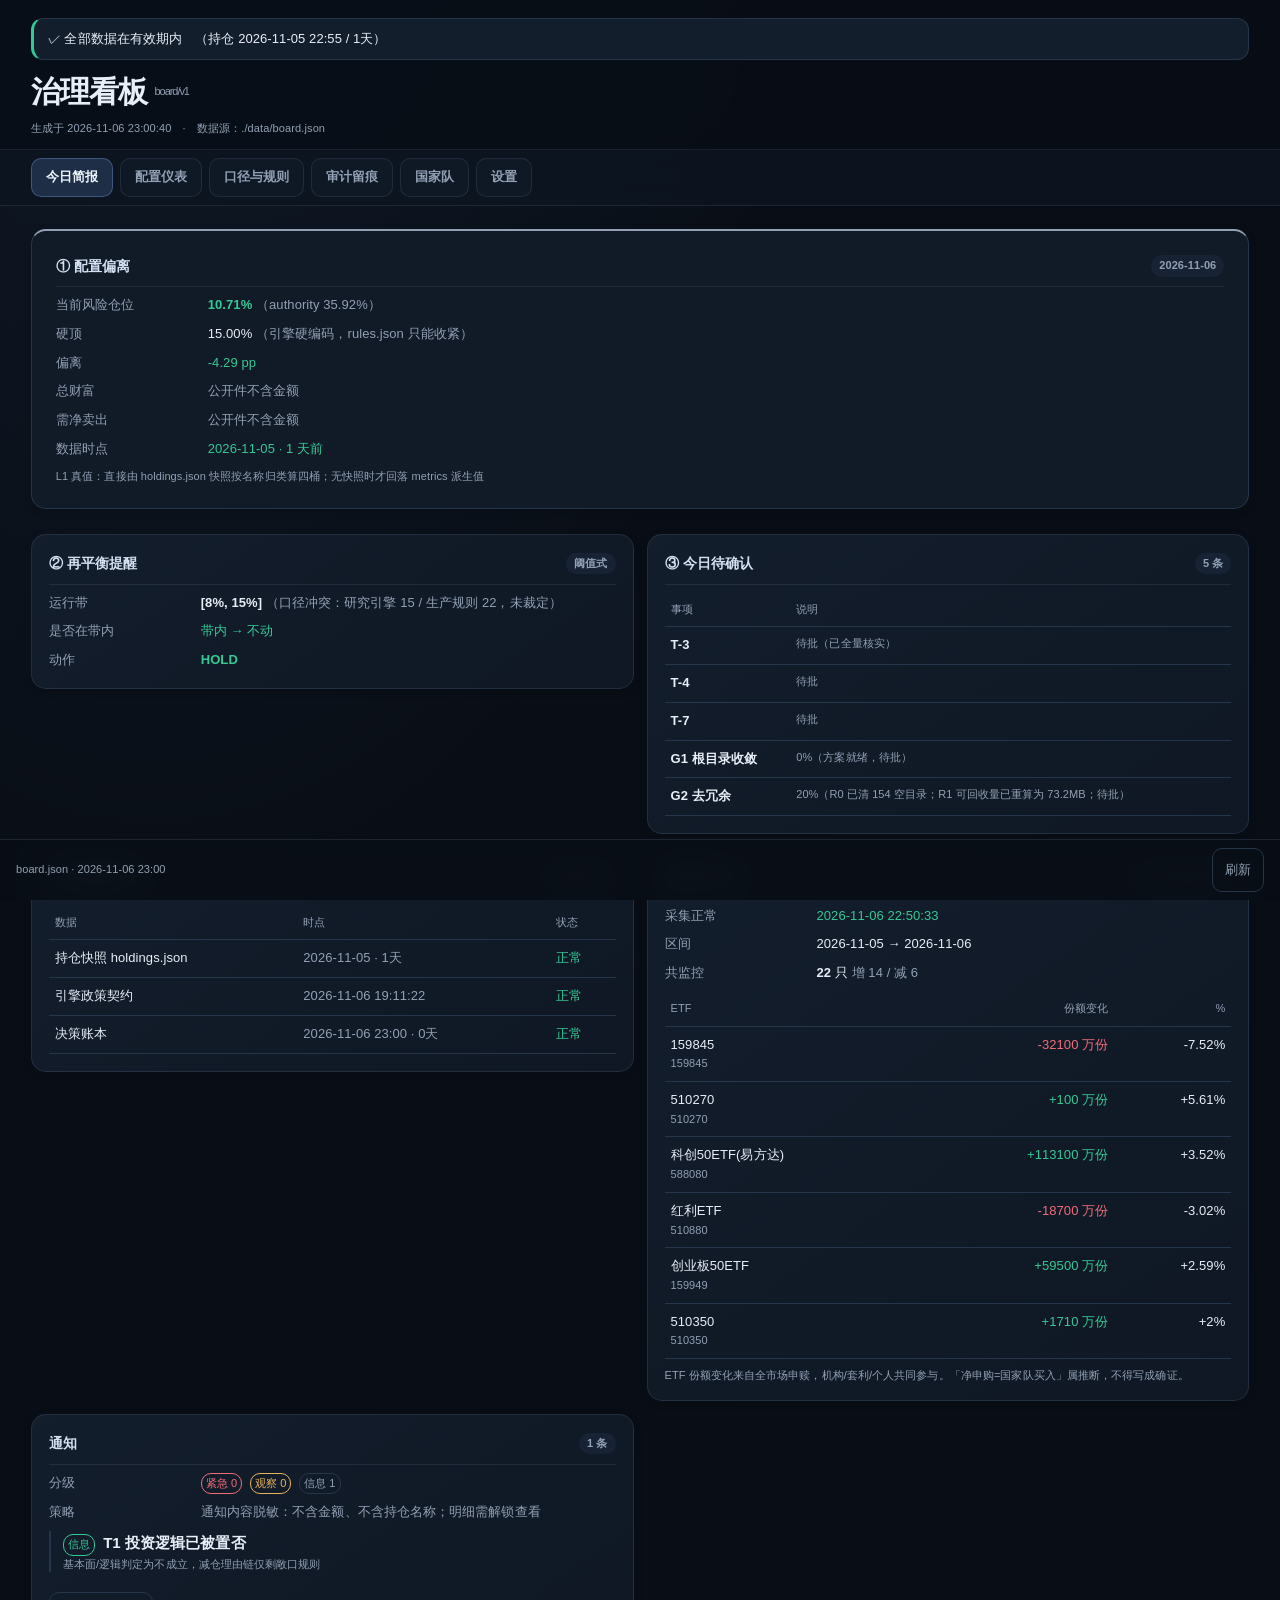
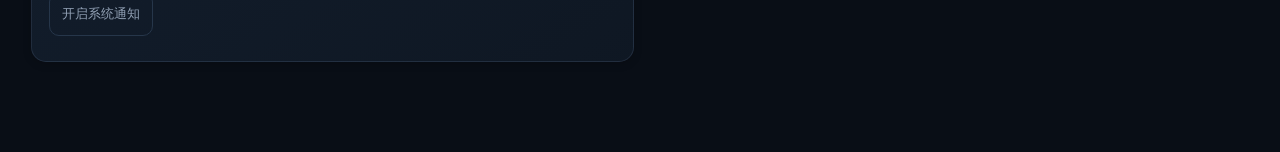
==== commit 839e38bf: "chore(ui): bust v6 stylesheet cache" ====
--- a/board.html
+++ b/board.html
@@ -168,7 +168,7 @@
 *,*::before,*::after{animation-duration:.01ms !important;animation-iteration-count:1 !important;
 transition-duration:.01ms !important;scroll-behavior:auto !important}}
 </style>
-  <link rel="stylesheet" href="ui-v6.css?v=1">
+  <link rel="stylesheet" href="ui-v6.css?v=2">
 </head>
 <body class="fh-v6">
 <header>
--- a/ui-v6.css
+++ b/ui-v6.css
@@ -195,3 +195,170 @@
     animation-iteration-count:1!important;transition-duration:.01ms!important;
   }
 }
+
+/* Standalone governance board entry point shares the same visual language. */
+body.fh-v6:not(:has(#page-gov))>header{
+  max-width:1440px;margin:0 auto;padding:18px clamp(14px,2.4vw,34px) 12px;
+  background:rgba(9,14,22,.88);border-bottom:1px solid rgba(137,164,198,.13);
+  box-shadow:none;backdrop-filter:blur(18px);
+}
+body.fh-v6:not(:has(#page-gov))>header h1{font-size:clamp(22px,2.5vw,30px);letter-spacing:-.035em}
+body.fh-v6:not(:has(#page-gov))>nav{
+  position:sticky;top:0;z-index:90;max-width:1440px;margin:0 auto 15px;padding:8px clamp(14px,2.4vw,34px);
+  gap:7px;background:rgba(13,21,32,.94);border-bottom:1px solid rgba(137,164,198,.13);
+  backdrop-filter:blur(16px);
+}
+body.fh-v6:not(:has(#page-gov))>nav button{
+  min-height:39px;padding:0 14px;border:1px solid rgba(137,164,198,.14);
+  border-radius:10px;background:rgba(17,26,39,.86);color:var(--dim);font-weight:650;
+}
+body.fh-v6:not(:has(#page-gov))>nav button.on{
+  color:#eef5ff;background:rgba(105,151,222,.2);border-color:rgba(131,173,255,.32);
+}
+body.fh-v6:not(:has(#page-gov))>main{
+  max-width:1440px;margin:0 auto;padding:8px clamp(14px,2.4vw,34px) 30px;
+}
+body.fh-v6:not(:has(#page-gov))>main>section{
+  display:grid;grid-template-columns:repeat(12,minmax(0,1fr));gap:13px;align-items:start;
+}
+body.fh-v6:not(:has(#page-gov))>main>section>.card{
+  grid-column:span 6;margin:0;padding:17px;border-radius:15px;
+  border:1px solid rgba(137,164,198,.15);
+  background:linear-gradient(145deg,rgba(19,30,45,.98),rgba(15,24,36,.98));
+}
+body.fh-v6:not(:has(#page-gov))>main>section>.card:first-child{grid-column:span 12}
+body.fh-v6:not(:has(#page-gov))>main>section .card h2{
+  color:#d4e1f2;font-size:14px;padding-bottom:9px;border-bottom:1px solid rgba(137,164,198,.12);
+}
+body.fh-v6:not(:has(#page-gov))>footer{
+  background:rgba(9,14,22,.94);border-color:rgba(137,164,198,.16);backdrop-filter:blur(14px);
+}
+@media(max-width:767px){
+  body.fh-v6:not(:has(#page-gov)){padding-bottom:calc(76px + var(--safe-b))}
+  body.fh-v6:not(:has(#page-gov))>header{padding:calc(12px + var(--safe-t)) 14px 10px}
+  body.fh-v6:not(:has(#page-gov))>nav{
+    flex-wrap:nowrap;overflow-x:auto;scrollbar-width:none;padding:7px 12px;
+  }
+  body.fh-v6:not(:has(#page-gov))>nav::-webkit-scrollbar{display:none}
+  body.fh-v6:not(:has(#page-gov))>nav button{flex:0 0 auto}
+  body.fh-v6:not(:has(#page-gov))>main{padding:8px 12px 20px}
+  body.fh-v6:not(:has(#page-gov))>main>section{grid-template-columns:minmax(0,1fr)}
+  body.fh-v6:not(:has(#page-gov))>main>section>.card,
+  body.fh-v6:not(:has(#page-gov))>main>section>.card:first-child{grid-column:1/-1;padding:14px}
+  body.fh-v6:not(:has(#page-gov))>footer{position:static;margin-top:12px}
+}
+
+
+/* 2026-11-07 real-device correction: 393px status pills + action guidance.
+   No data or decision semantics are changed; this only makes long real-world
+   Chinese/technical strings wrap instead of widening the viewport. */
+body.fh-v6 #page-live,
+body.fh-v6 #v5top,
+body.fh-v6 #v5pills,
+body.fh-v6 #actionbar,
+body.fh-v6 #devbar,
+body.fh-v6 #notifbar{
+  min-width:0;max-width:100%;
+}
+body.fh-v6 #actionbar,
+body.fh-v6 #devbar,
+body.fh-v6 #notifbar{
+  white-space:normal;line-height:1.75;
+  overflow-wrap:anywhere;word-break:normal;
+  text-wrap:pretty;
+}
+body.fh-v6 #v5pills .pill{
+  min-width:0;max-width:100%;white-space:normal;
+  overflow-wrap:anywhere;word-break:normal;
+}
+@media(max-width:430px){
+  body.fh-v6 #v5pills{
+    display:grid;grid-template-columns:repeat(2,minmax(0,1fr));
+    align-items:stretch;gap:6px;
+  }
+  body.fh-v6 #v5pills .pill{
+    display:flex;align-items:center;justify-content:flex-start;
+    min-height:30px;padding:4px 8px;border-radius:9px;
+    font-size:11px;line-height:1.45;
+  }
+  body.fh-v6 #actionbar{
+    padding:10px 11px;font-size:13px;line-height:1.8;
+    letter-spacing:0;overflow-wrap:anywhere;
+  }
+  body.fh-v6 #devbar,body.fh-v6 #notifbar{
+    padding:8px 11px;font-size:12px;line-height:1.7;
+  }
+}
+
+
+/* FinHub decision cockpit refinement — presentation only.
+   Preserve the v5 grouping, policy values, evidence ordering and data contracts. */
+body.fh-v6 #actionbar.actionbar-structured{
+  display:grid;grid-template-columns:minmax(250px,.78fr) minmax(0,1.6fr);
+  align-items:center;gap:10px 20px;padding:13px 16px;
+  line-height:1.65;white-space:normal;overflow-wrap:anywhere;
+}
+body.fh-v6 #actionbar .action-summary{
+  min-width:0;font-size:14px;font-weight:750;letter-spacing:.005em;
+}
+body.fh-v6 #actionbar .action-evidence{
+  min-width:0;display:flex;flex-wrap:wrap;align-items:center;gap:6px 8px;
+  color:#aebed2;font-size:12px;line-height:1.65;
+}
+body.fh-v6 #actionbar .action-evidence-item{
+  display:inline-flex;min-width:0;max-width:100%;padding:3px 8px;
+  border:1px solid rgba(137,164,198,.15);border-radius:8px;
+  background:rgba(7,13,22,.28);overflow-wrap:anywhere;
+}
+body.fh-v6 #v5pills{display:flex;flex-wrap:wrap;align-items:center;gap:7px}
+body.fh-v6 #v5pills .pill{
+  min-width:0;max-width:100%;white-space:normal;overflow-wrap:anywhere;
+  line-height:1.45;
+}
+body.fh-v6 header .ts{min-width:0}
+body.fh-v6 #gen{max-width:min(76vw,900px);line-height:1.55;text-wrap:pretty}
+body.fh-v6 .v5group>.card,body.fh-v6 .v5group>.xcard{min-width:0}
+body.fh-v6 .v5group .f,body.fh-v6 .v5group .note,
+body.fh-v6 .v5group .concl,body.fh-v6 .v5group p{
+  overflow-wrap:anywhere;word-break:normal;
+}
+body.fh-v6 .v5group .f{line-height:1.7}
+body.fh-v6 .v5group .f .v{font-variant-numeric:tabular-nums}
+@media(min-width:1280px){
+  body.fh-v6 .v5group{gap:15px}
+  body.fh-v6 .v5group>.card,body.fh-v6 .v5group>.xcard{padding:18px 19px}
+  body.fh-v6 #actionbar.actionbar-structured{grid-template-columns:minmax(300px,.72fr) minmax(0,1.8fr)}
+}
+@media(min-width:768px) and (max-width:1023px){
+  body.fh-v6 .v5group>.card,body.fh-v6 .v5group>.xcard{padding:15px}
+}
+@media(max-width:767px){
+  body.fh-v6 header{
+    display:grid;grid-template-columns:minmax(0,1fr) auto;
+    align-items:center;column-gap:10px;row-gap:5px;
+  }
+  body.fh-v6 header .brand{grid-column:1;grid-row:1}
+  body.fh-v6 header .ts{grid-column:2;grid-row:1;max-width:65vw;text-align:right}
+  body.fh-v6 #now{font-size:20px}
+  body.fh-v6 #gen{max-width:100%;font-size:10px;overflow-wrap:anywhere}
+  body.fh-v6 #t2bar{grid-column:1/-1;justify-self:end}
+  body.fh-v6 #freshbar,body.fh-v6 #marketbar{line-height:1.65;overflow-wrap:anywhere}
+  body.fh-v6 #actionbar.actionbar-structured{
+    grid-template-columns:minmax(0,1fr);gap:8px;padding:12px 13px;
+    font-size:13px;line-height:1.75;
+  }
+  body.fh-v6 #actionbar .action-summary{font-size:14px;line-height:1.65}
+  body.fh-v6 #actionbar .action-evidence{gap:6px;font-size:12px}
+  body.fh-v6 #actionbar .action-evidence-item{display:block;width:100%;padding:6px 8px}
+  body.fh-v6 #v5pills{display:grid;grid-template-columns:repeat(2,minmax(0,1fr));gap:6px}
+  body.fh-v6 #v5pills .pill{display:flex;align-items:center;min-height:32px;padding:5px 9px;border-radius:9px;font-size:11px}
+  body.fh-v6 #v5tabs{display:flex;flex-wrap:nowrap;overflow-x:auto;scrollbar-width:none}
+  body.fh-v6 #v5tabs::-webkit-scrollbar{display:none}
+  body.fh-v6 #v5tabs button{flex:0 0 auto;min-height:40px}
+  body.fh-v6 .v5group>.card,body.fh-v6 .v5group>.xcard,
+  body.fh-v6 .v5group>.card:first-child,body.fh-v6 .v5group>.xcard:first-child{
+    padding:14px 13px;
+  }
+  body.fh-v6 .v5group .f{padding:10px 0;line-height:1.75}
+  body.fh-v6 .v5group .note,body.fh-v6 .v5group .concl{line-height:1.75}
+}
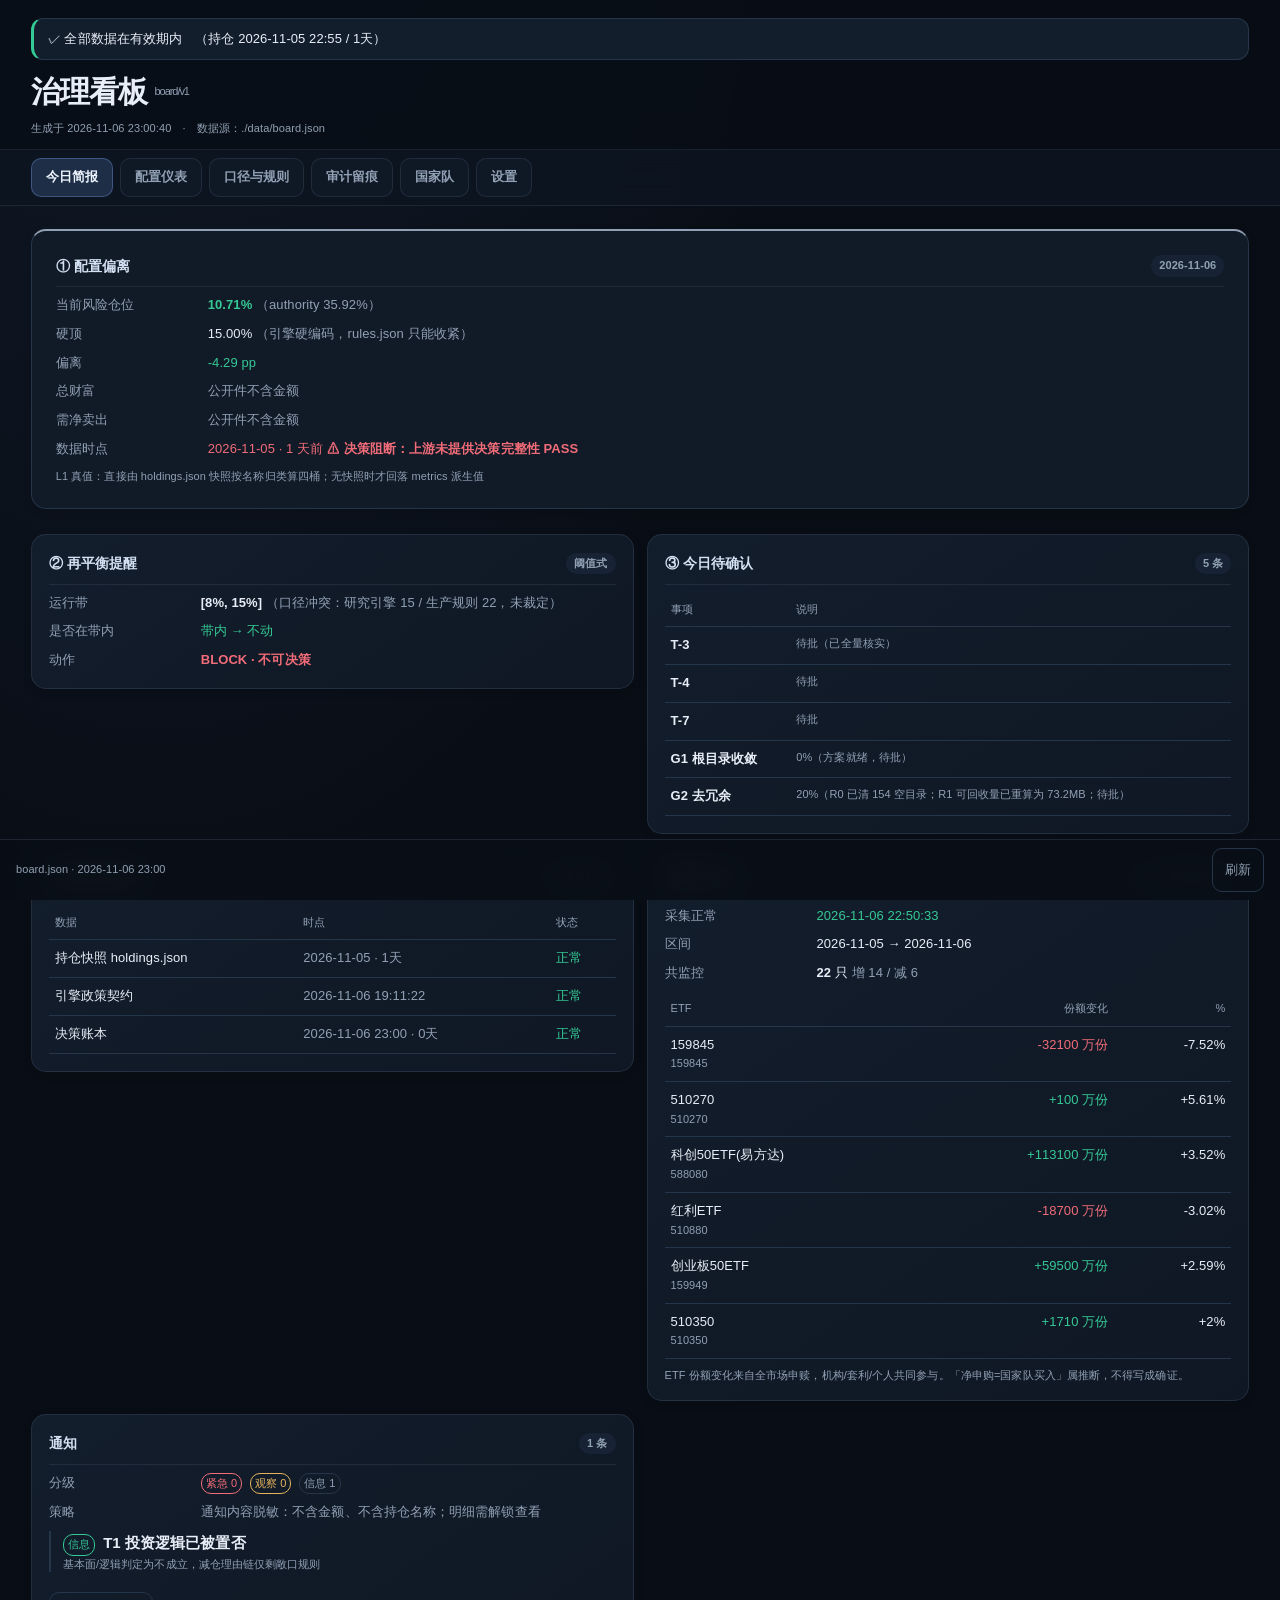
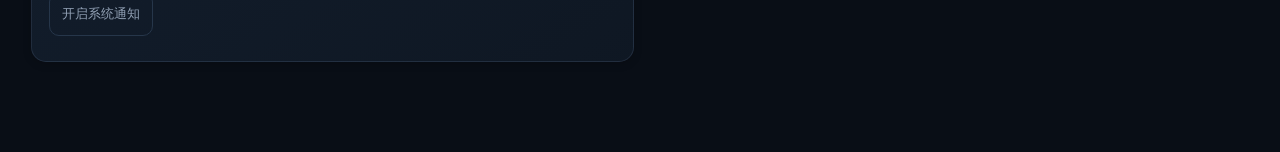
==== commit 06d941ac: "fix(ui): fail closed on stale or unverified governance decisions" ====
--- a/board.html
+++ b/board.html
@@ -434,10 +434,28 @@
 // ── 今日简报（阶段 1 核心）──
 function st(v){ return v?'<span class="ok">正常</span>':'<span class="bad">过期</span>'; }
 function pct(v){ return v==null?'—':(Number(v).toFixed(2)+'%'); }
+function decisionIntegrityFor(board, position){
+  var gate=(board&&(board.decisionIntegrity||(board.today&&board.today.decisionIntegrity)))||null;
+  var reasons=[];
+  if(!gate || gate.status!=='PASS' || gate.canRecommend!==true)
+    reasons.push(gate?(gate.message||'上游完整性闸门未通过'):'上游未提供决策完整性 PASS');
+  var age=position&&position.dataAgeDays!=null?Number(position.dataAgeDays):NaN;
+  if(!Number.isFinite(age)&&position&&position.dataAsOf){
+    var stamp=Date.parse(position.dataAsOf);
+    if(Number.isFinite(stamp)) age=(Date.now()-stamp)/86400000;
+  }
+  if(!Number.isFinite(age)) reasons.push('持仓快照年龄缺失');
+  else if(age>1.5) reasons.push('持仓快照超过36小时（'+age.toFixed(2)+'天）');
+  if(position&&position.stale===true) reasons.push('上游已标记持仓快照过期');
+  return {blocked:reasons.length>0,reasons:reasons};
+}
+
 function renderToday(d){
   const td = d.today || {};
   if (!td.position) { $('#s-today').innerHTML = card('今日简报','', '<div class="err">today 段缺失</div>'); return; }
   const p = td.position, rb = td.rebalance || {};
+  const integrity = decisionIntegrityFor(d,p);
+  const safeAction = integrity.blocked ? 'BLOCK · 不可决策' : (rb.action||'—');
   const dev = (p.currentPct!=null && p.hardMaxPct!=null) ? (p.currentPct - p.hardMaxPct) : null;
   let h = '';
   // 顶部双口径区（F-22）：信号卡口径在前、台账口径在后；两口径数值不同是预期，互不覆盖。
@@ -447,8 +465,8 @@
     dual += card('⓪ 今日口径 · finhub 信号卡', esc(lv.asOf||''), '<div class="kv">'
       + kv('风险仓位','<b>'+pct(lv.riskPct)+'</b> <span class="dim">（目标 '+pct(lv.targetPct)+'）</span>')
       + kv('总资产',(lv.totalWealth==null?'—':Number(lv.totalWealth).toLocaleString('zh-CN'))+' 元')
-      + kv('需减（到目标）','<b>'+(lv.reduceToTarget==null?'—':Number(lv.reduceToTarget).toLocaleString('zh-CN',{maximumFractionDigits:0}))+'</b> 元')
-      + kv('动作','<b>'+esc(lv.action||'—')+'</b> <span class="dim">信心 '+esc(lv.confidence||'—')+'</span>')
+      + kv('需减（到目标）','<b>'+(integrity.blocked?'—（完整性阻断）':(lv.reduceToTarget==null?'—':Number(lv.reduceToTarget).toLocaleString('zh-CN',{maximumFractionDigits:0})+' 元'))+'</b>')
+      + kv('动作','<b class="'+(integrity.blocked?'bad':'')+'">'+esc(integrity.blocked?'BLOCK · 不可决策':(lv.action||'—'))+'</b> <span class="dim">信心 '+esc(integrity.blocked?'已禁用':(lv.confidence||'—'))+'</span>')
       + kv('生成时间','<span class="dim">'+esc(lv.builtAt||'—')+(lv.dataIncomplete?' · <b class="bad">数据有缺口</b>':'')+'</span>')+'</div>'
       + '<div class="note mt2">'+esc(lv.note||'')+'</div>', 'cal-sig');
   }
@@ -458,14 +476,14 @@
     + kv('偏离','<span class="'+((dev!=null&&dev>0)?'bad':'ok')+'">'+(dev==null?'—':((dev>0?'+':'')+dev.toFixed(2)+' pp'))+'</span>')
     + kv('总财富',(p.totalWealthCny==null?'<span class="dim">公开件不含金额</span>':Number(p.totalWealthCny).toLocaleString('zh-CN')+' 元'))
     + kv('需净卖出',(p.reduceDerived==null?'<span class="dim">公开件不含金额</span>':('<b>'+Number(p.reduceDerived).toLocaleString('zh-CN',{maximumFractionDigits:2})+'</b> 元 <span class="dim">（authority '+(p.reduceAuthority==null?'—':Number(p.reduceAuthority).toLocaleString('zh-CN'))+'）</span>')))
-    + kv('数据时点','<span class="'+(p.stale?'bad':'ok')+'">'+esc(p.dataAsOf||'—')+' · '+(p.dataAgeDays==null?'':p.dataAgeDays+' 天前')+(p.stale?' <b>⚠ 已过期，以上为推算值</b>':'')+'</span>')+'</div>'
+    + kv('数据时点','<span class="'+(integrity.blocked?'bad':'ok')+'">'+esc(p.dataAsOf||'—')+' · '+(p.dataAgeDays==null?'':p.dataAgeDays+' 天前')+(integrity.blocked?' <b>⚠ 决策阻断：'+esc(integrity.reasons.join('；'))+'</b>':'')+'</span>')+'</div>'
     + '<div class="note mt2">'+esc(p.note||'')+'</div>', 'cal-led');
   // 两口径齐备时才用 .dual 包裹；缺 today.live 时不留空壳（否则桌面网格会空出整列）
   h += dual ? '<div class="dual">'+dual+'</div>' : '';
   h += card('② 再平衡提醒','阈值式', '<div class="kv">'
     + kv('运行带','<b>['+(rb.bandLowPct==null?'—':rb.bandLowPct)+'%, '+(rb.bandHighPct==null?'—':rb.bandHighPct)+'%]</b> <span class="dim">（口径冲突：研究引擎 15 / 生产规则 22，未裁定）</span>')
     + kv('是否在带内','<span class="'+(rb.inBand?'ok':'bad')+'">'+(rb.inBand==null?'—':(rb.inBand?'带内 → 不动':'带外 → 需回归'))+'</span>')
-    + kv('动作','<b class="'+(rb.action==='TRIM'?'bad':(rb.action==='ADD'?'warn':'ok'))+'">'+esc(rb.action||'—')+'</b>')+'</div>');
+    + kv('动作','<b class="'+(integrity.blocked?'bad':(rb.action==='TRIM'?'bad':(rb.action==='ADD'?'warn':'ok'))) +'">'+esc(safeAction)+'</b>')+'</div>');
   const pend = td.pending || [];
   h += card('③ 今日待确认', (td.pendingCnt||0)+' 条', pend.length
     ? ('<div class="tblwrap"><table><thead><tr><th>事项</th><th>说明</th></tr></thead><tbody>'
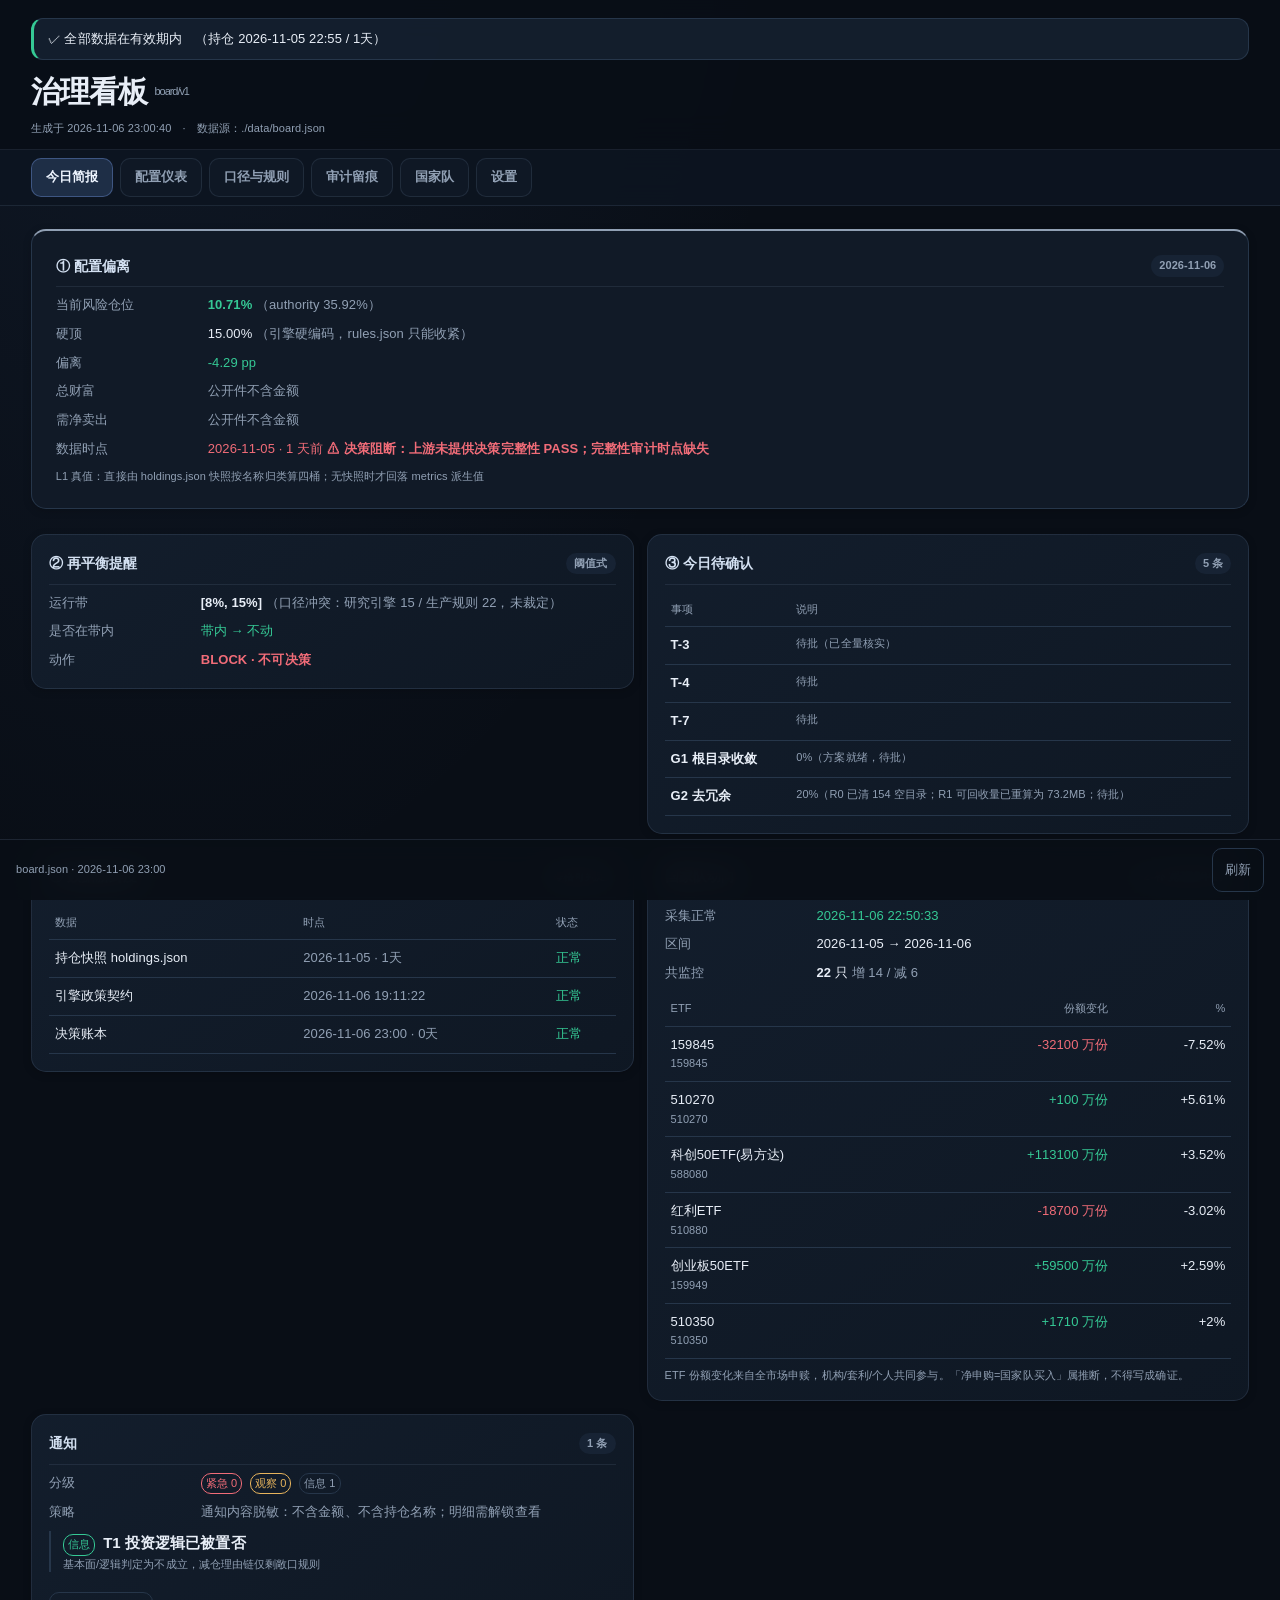
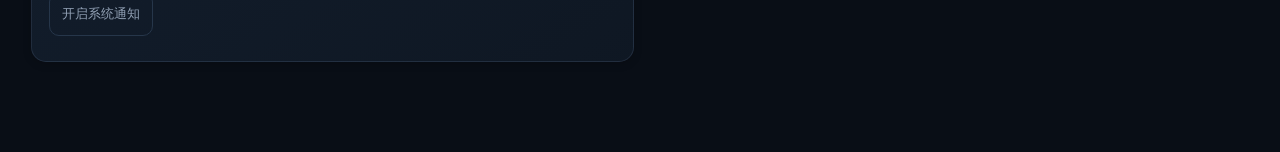
==== commit ce5b9c76: "fix(ui): expire cached integrity verdicts after 24 hours" ====
--- a/board.html
+++ b/board.html
@@ -439,6 +439,13 @@
   var reasons=[];
   if(!gate || gate.status!=='PASS' || gate.canRecommend!==true)
     reasons.push(gate?(gate.message||'上游完整性闸门未通过'):'上游未提供决策完整性 PASS');
+  var gateStamp=gate&&gate.checkedAt?Date.parse(gate.checkedAt):NaN;
+  if(!Number.isFinite(gateStamp)) reasons.push('完整性审计时点缺失');
+  else {
+    var gateAgeMs=Date.now()-gateStamp;
+    if(gateAgeMs>24*60*60*1000) reasons.push('完整性审计结果超过24小时');
+    if(gateAgeMs< -5*60*1000) reasons.push('完整性审计时点位于未来');
+  }
   var age=position&&position.dataAgeDays!=null?Number(position.dataAgeDays):NaN;
   if(!Number.isFinite(age)&&position&&position.dataAsOf){
     var stamp=Date.parse(position.dataAsOf);
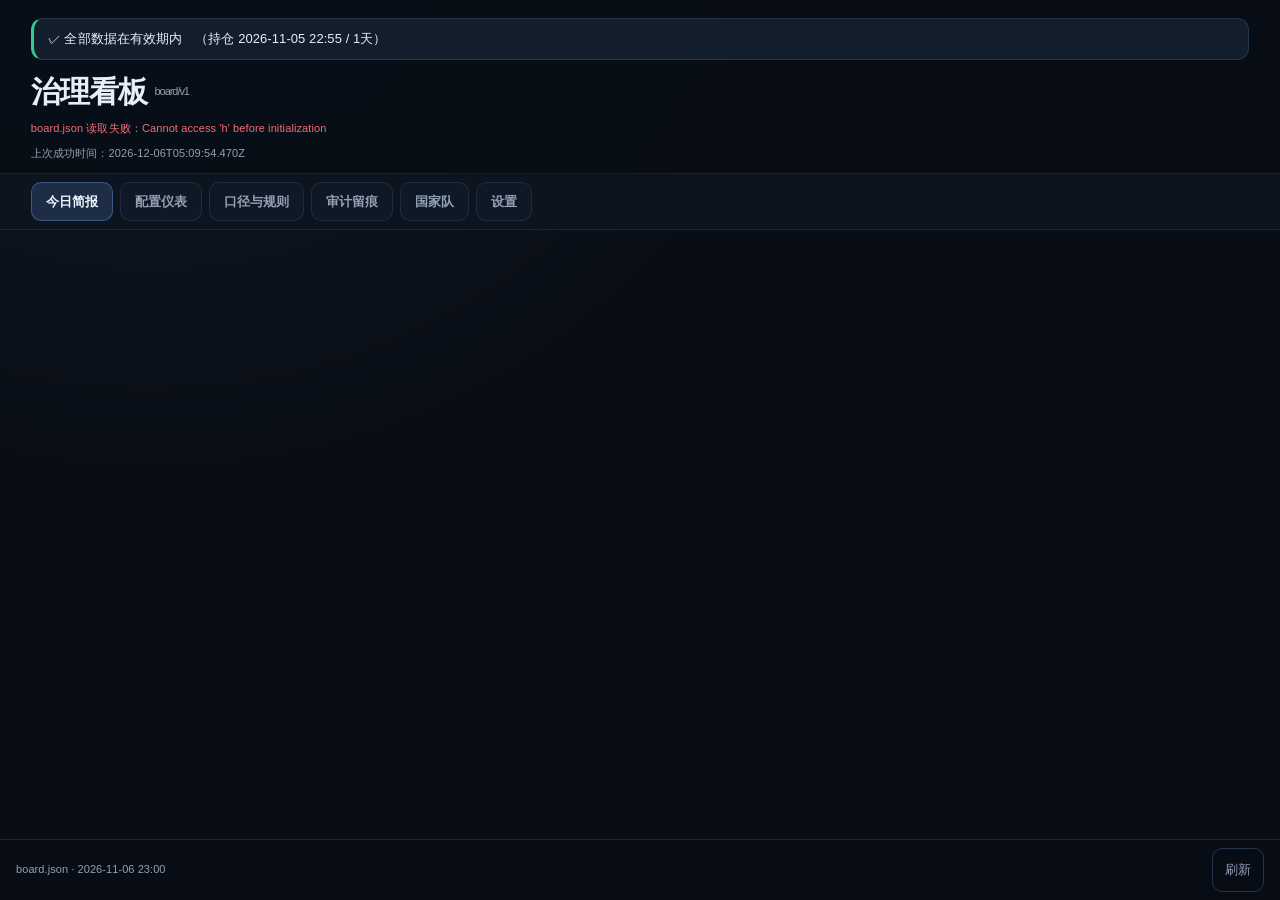
==== commit 3eb45a32: "fix(ui): surface decision block before stale portfolio values" ====
--- a/board.html
+++ b/board.html
@@ -463,6 +463,12 @@
   const p = td.position, rb = td.rebalance || {};
   const integrity = decisionIntegrityFor(d,p);
   const safeAction = integrity.blocked ? 'BLOCK · 不可决策' : (rb.action||'—');
+  if(integrity.blocked){
+    const why=esc(integrity.reasons.join('；'));
+    // Keep the block visible before any portfolio numbers or rebalance labels.
+    // It is a system refusal, never a HOLD recommendation.
+    h = card('⛔ 决策完整性阻断','BLOCK','<div class="bad">当前不提供 HOLD / ADD / TRIM / EXIT 建议。</div><div class="note mt2">'+why+'</div>');
+  }
   const dev = (p.currentPct!=null && p.hardMaxPct!=null) ? (p.currentPct - p.hardMaxPct) : null;
   let h = '';
   // 顶部双口径区（F-22）：信号卡口径在前、台账口径在后；两口径数值不同是预期，互不覆盖。
@@ -478,7 +484,7 @@
       + '<div class="note mt2">'+esc(lv.note||'')+'</div>', 'cal-sig');
   }
   dual += card('① 配置偏离', td.date||'', '<div class="kv">'
-    + kv('当前风险仓位','<b class="'+((dev!=null&&dev>0)?'bad':'ok')+'">'+pct(p.currentPct)+'</b> <span class="dim">（authority '+pct(p.authorityPct)+'）</span>')
+    + kv('最近快照风险仓位','<b class="'+((dev!=null&&dev>0)?'bad':'ok')+'">'+pct(p.currentPct)+'</b> <span class="dim">（authority '+pct(p.authorityPct)+'）</span>')
     + kv('硬顶',pct(p.hardMaxPct)+' <span class="dim">（引擎硬编码，rules.json 只能收紧）</span>')
     + kv('偏离','<span class="'+((dev!=null&&dev>0)?'bad':'ok')+'">'+(dev==null?'—':((dev>0?'+':'')+dev.toFixed(2)+' pp'))+'</span>')
     + kv('总财富',(p.totalWealthCny==null?'<span class="dim">公开件不含金额</span>':Number(p.totalWealthCny).toLocaleString('zh-CN')+' 元'))
@@ -489,7 +495,7 @@
   h += dual ? '<div class="dual">'+dual+'</div>' : '';
   h += card('② 再平衡提醒','阈值式', '<div class="kv">'
     + kv('运行带','<b>['+(rb.bandLowPct==null?'—':rb.bandLowPct)+'%, '+(rb.bandHighPct==null?'—':rb.bandHighPct)+'%]</b> <span class="dim">（口径冲突：研究引擎 15 / 生产规则 22，未裁定）</span>')
-    + kv('是否在带内','<span class="'+(rb.inBand?'ok':'bad')+'">'+(rb.inBand==null?'—':(rb.inBand?'带内 → 不动':'带外 → 需回归'))+'</span>')
+    + kv('是否在带内','<span class="'+(integrity.blocked?'bad':(rb.inBand?'ok':'bad'))+'">'+(integrity.blocked?'不可判定（完整性阻断）':(rb.inBand==null?'—':(rb.inBand?'带内 → 不动':'带外 → 需回归')))+'</span>')
     + kv('动作','<b class="'+(integrity.blocked?'bad':(rb.action==='TRIM'?'bad':(rb.action==='ADD'?'warn':'ok'))) +'">'+esc(safeAction)+'</b>')+'</div>');
   const pend = td.pending || [];
   h += card('③ 今日待确认', (td.pendingCnt||0)+' 条', pend.length
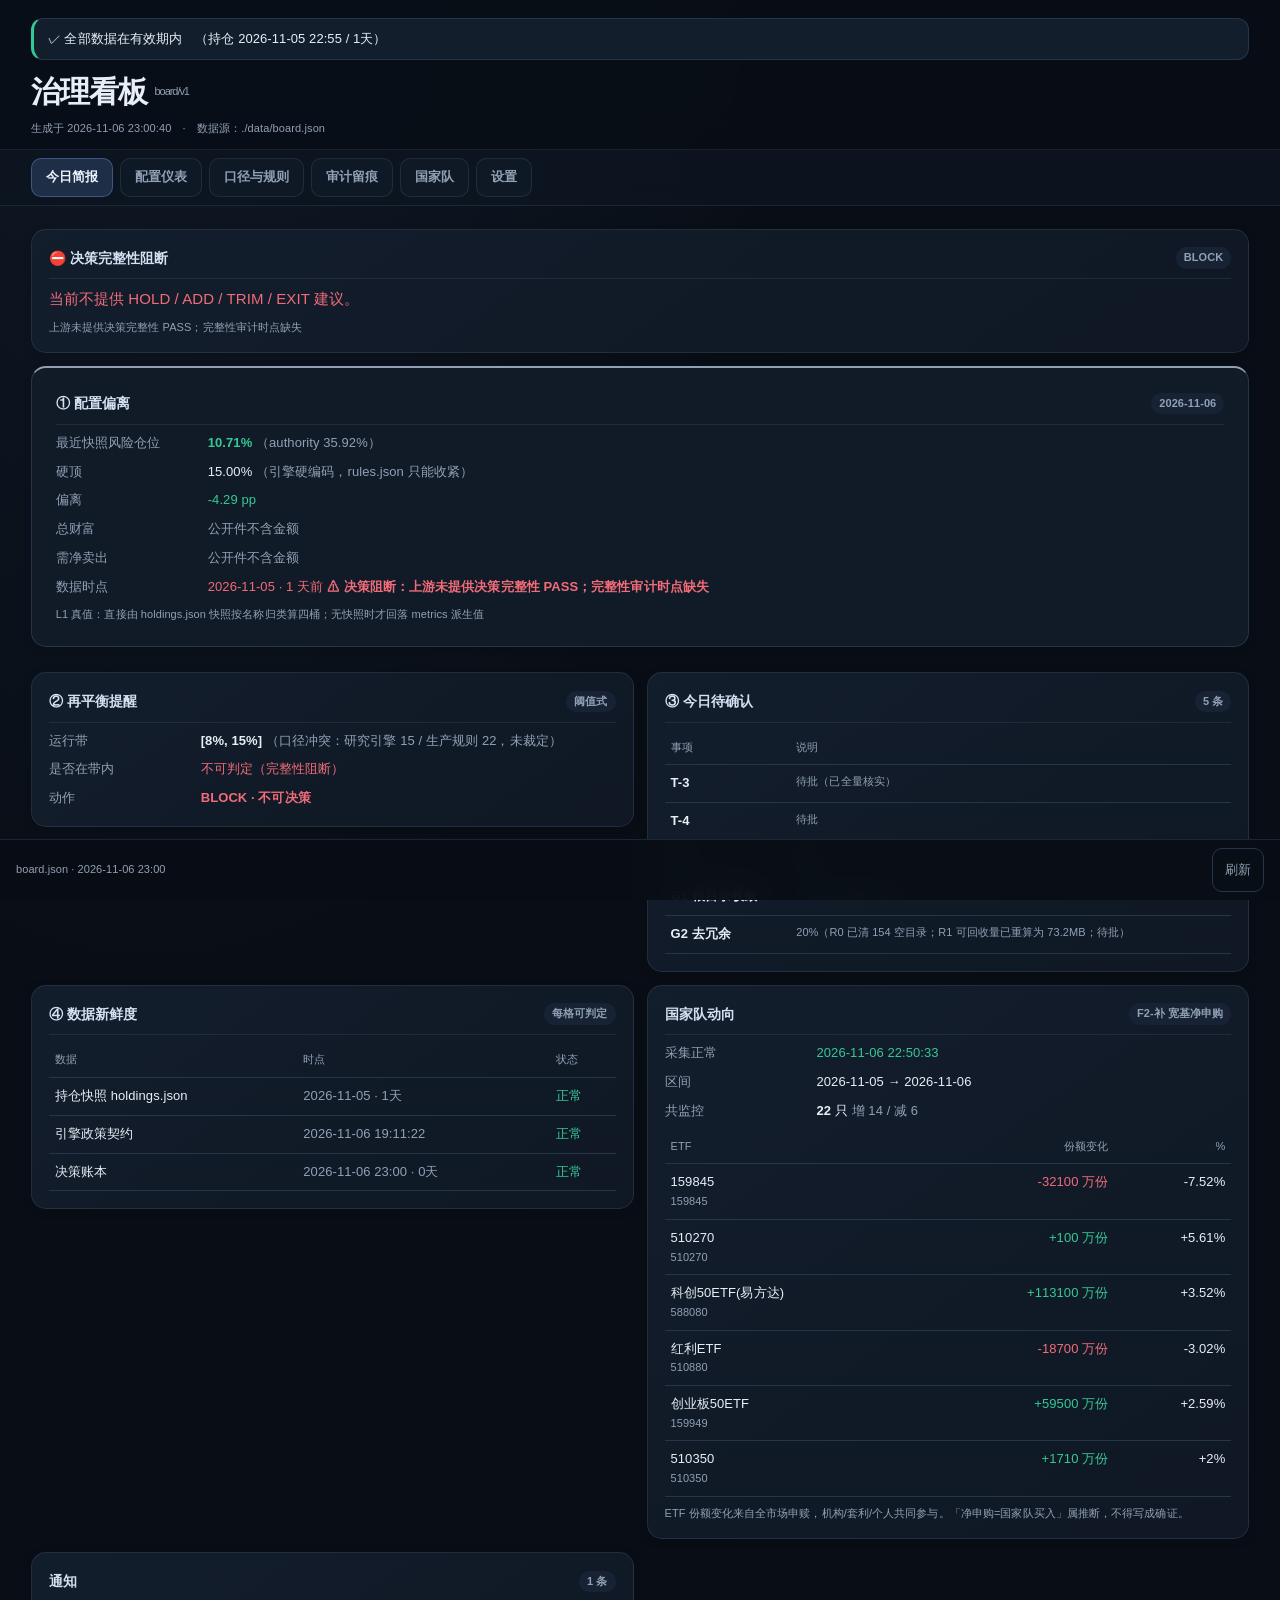
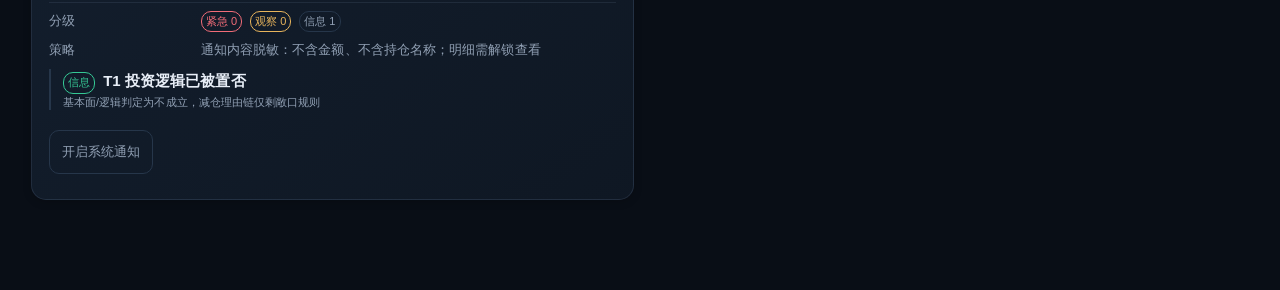
==== commit 22d3c955: "fix(ui): initialize governance block card before rendering" ====
--- a/board.html
+++ b/board.html
@@ -463,14 +463,14 @@
   const p = td.position, rb = td.rebalance || {};
   const integrity = decisionIntegrityFor(d,p);
   const safeAction = integrity.blocked ? 'BLOCK · 不可决策' : (rb.action||'—');
+  const dev = (p.currentPct!=null && p.hardMaxPct!=null) ? (p.currentPct - p.hardMaxPct) : null;
+  let h = '';
   if(integrity.blocked){
     const why=esc(integrity.reasons.join('；'));
     // Keep the block visible before any portfolio numbers or rebalance labels.
     // It is a system refusal, never a HOLD recommendation.
     h = card('⛔ 决策完整性阻断','BLOCK','<div class="bad">当前不提供 HOLD / ADD / TRIM / EXIT 建议。</div><div class="note mt2">'+why+'</div>');
   }
-  const dev = (p.currentPct!=null && p.hardMaxPct!=null) ? (p.currentPct - p.hardMaxPct) : null;
-  let h = '';
   // 顶部双口径区（F-22）：信号卡口径在前、台账口径在后；两口径数值不同是预期，互不覆盖。
   let dual = '';
   if (td.live) {
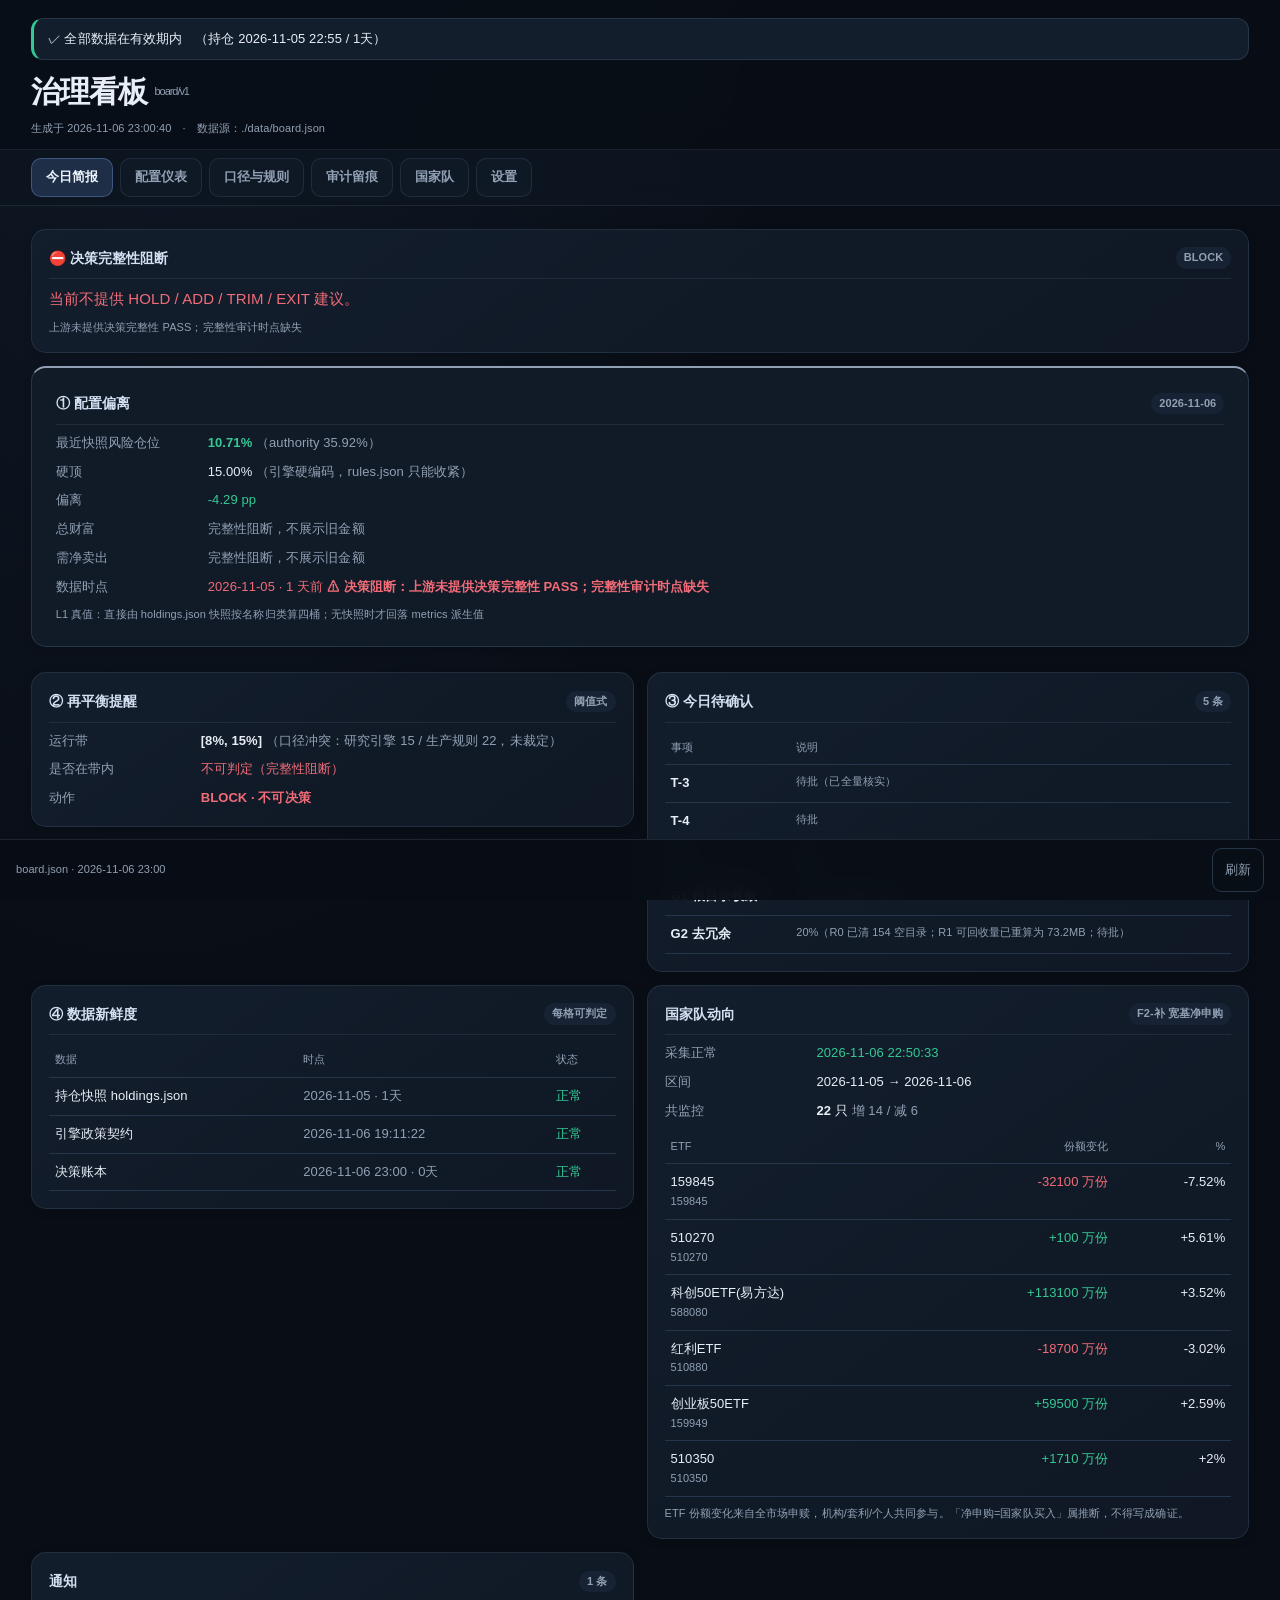
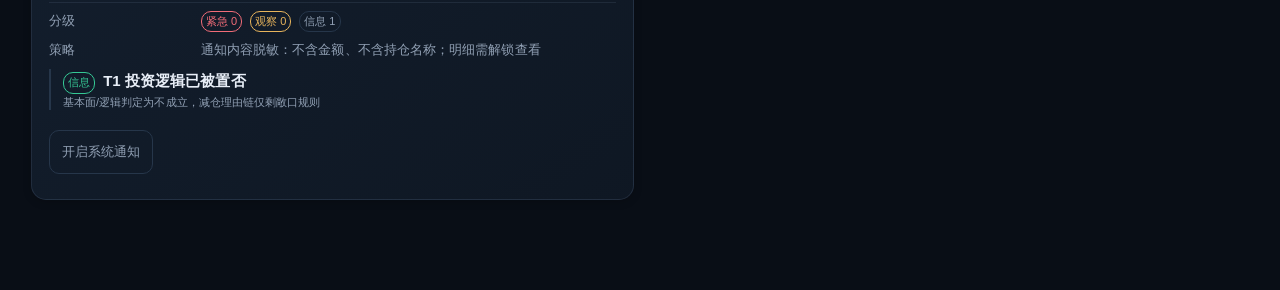
==== commit 8769a528: "fix(ui): hide stale portfolio amounts while decisions are blocked" ====
--- a/board.html
+++ b/board.html
@@ -476,8 +476,8 @@
   if (td.live) {
     const lv = td.live;
     dual += card('⓪ 今日口径 · finhub 信号卡', esc(lv.asOf||''), '<div class="kv">'
-      + kv('风险仓位','<b>'+pct(lv.riskPct)+'</b> <span class="dim">（目标 '+pct(lv.targetPct)+'）</span>')
-      + kv('总资产',(lv.totalWealth==null?'—':Number(lv.totalWealth).toLocaleString('zh-CN'))+' 元')
+      + kv('风险仓位','<b>'+(integrity.blocked?'—（快照不可用于决策）':pct(lv.riskPct))+'</b> <span class="dim">'+(integrity.blocked?'':'（目标 '+pct(lv.targetPct)+'）')+'</span>')
+      + kv('总资产',(integrity.blocked?'—（快照不可用于决策）':(lv.totalWealth==null?'—':Number(lv.totalWealth).toLocaleString('zh-CN')+' 元')))
       + kv('需减（到目标）','<b>'+(integrity.blocked?'—（完整性阻断）':(lv.reduceToTarget==null?'—':Number(lv.reduceToTarget).toLocaleString('zh-CN',{maximumFractionDigits:0})+' 元'))+'</b>')
       + kv('动作','<b class="'+(integrity.blocked?'bad':'')+'">'+esc(integrity.blocked?'BLOCK · 不可决策':(lv.action||'—'))+'</b> <span class="dim">信心 '+esc(integrity.blocked?'已禁用':(lv.confidence||'—'))+'</span>')
       + kv('生成时间','<span class="dim">'+esc(lv.builtAt||'—')+(lv.dataIncomplete?' · <b class="bad">数据有缺口</b>':'')+'</span>')+'</div>'
@@ -487,8 +487,8 @@
     + kv('最近快照风险仓位','<b class="'+((dev!=null&&dev>0)?'bad':'ok')+'">'+pct(p.currentPct)+'</b> <span class="dim">（authority '+pct(p.authorityPct)+'）</span>')
     + kv('硬顶',pct(p.hardMaxPct)+' <span class="dim">（引擎硬编码，rules.json 只能收紧）</span>')
     + kv('偏离','<span class="'+((dev!=null&&dev>0)?'bad':'ok')+'">'+(dev==null?'—':((dev>0?'+':'')+dev.toFixed(2)+' pp'))+'</span>')
-    + kv('总财富',(p.totalWealthCny==null?'<span class="dim">公开件不含金额</span>':Number(p.totalWealthCny).toLocaleString('zh-CN')+' 元'))
-    + kv('需净卖出',(p.reduceDerived==null?'<span class="dim">公开件不含金额</span>':('<b>'+Number(p.reduceDerived).toLocaleString('zh-CN',{maximumFractionDigits:2})+'</b> 元 <span class="dim">（authority '+(p.reduceAuthority==null?'—':Number(p.reduceAuthority).toLocaleString('zh-CN'))+'）</span>')))
+    + kv('总财富',(integrity.blocked?'<span class="dim">完整性阻断，不展示旧金额</span>':(p.totalWealthCny==null?'<span class="dim">公开件不含金额</span>':Number(p.totalWealthCny).toLocaleString('zh-CN')+' 元')))
+    + kv('需净卖出',(integrity.blocked?'<span class="dim">完整性阻断，不展示旧金额</span>':(p.reduceDerived==null?'<span class="dim">公开件不含金额</span>':('<b>'+Number(p.reduceDerived).toLocaleString('zh-CN',{maximumFractionDigits:2})+'</b> 元 <span class="dim">（authority '+(p.reduceAuthority==null?'—':Number(p.reduceAuthority).toLocaleString('zh-CN'))+'）</span>'))))
     + kv('数据时点','<span class="'+(integrity.blocked?'bad':'ok')+'">'+esc(p.dataAsOf||'—')+' · '+(p.dataAgeDays==null?'':p.dataAgeDays+' 天前')+(integrity.blocked?' <b>⚠ 决策阻断：'+esc(integrity.reasons.join('；'))+'</b>':'')+'</span>')+'</div>'
     + '<div class="note mt2">'+esc(p.note||'')+'</div>', 'cal-led');
   // 两口径齐备时才用 .dual 包裹；缺 today.live 时不留空壳（否则桌面网格会空出整列）
